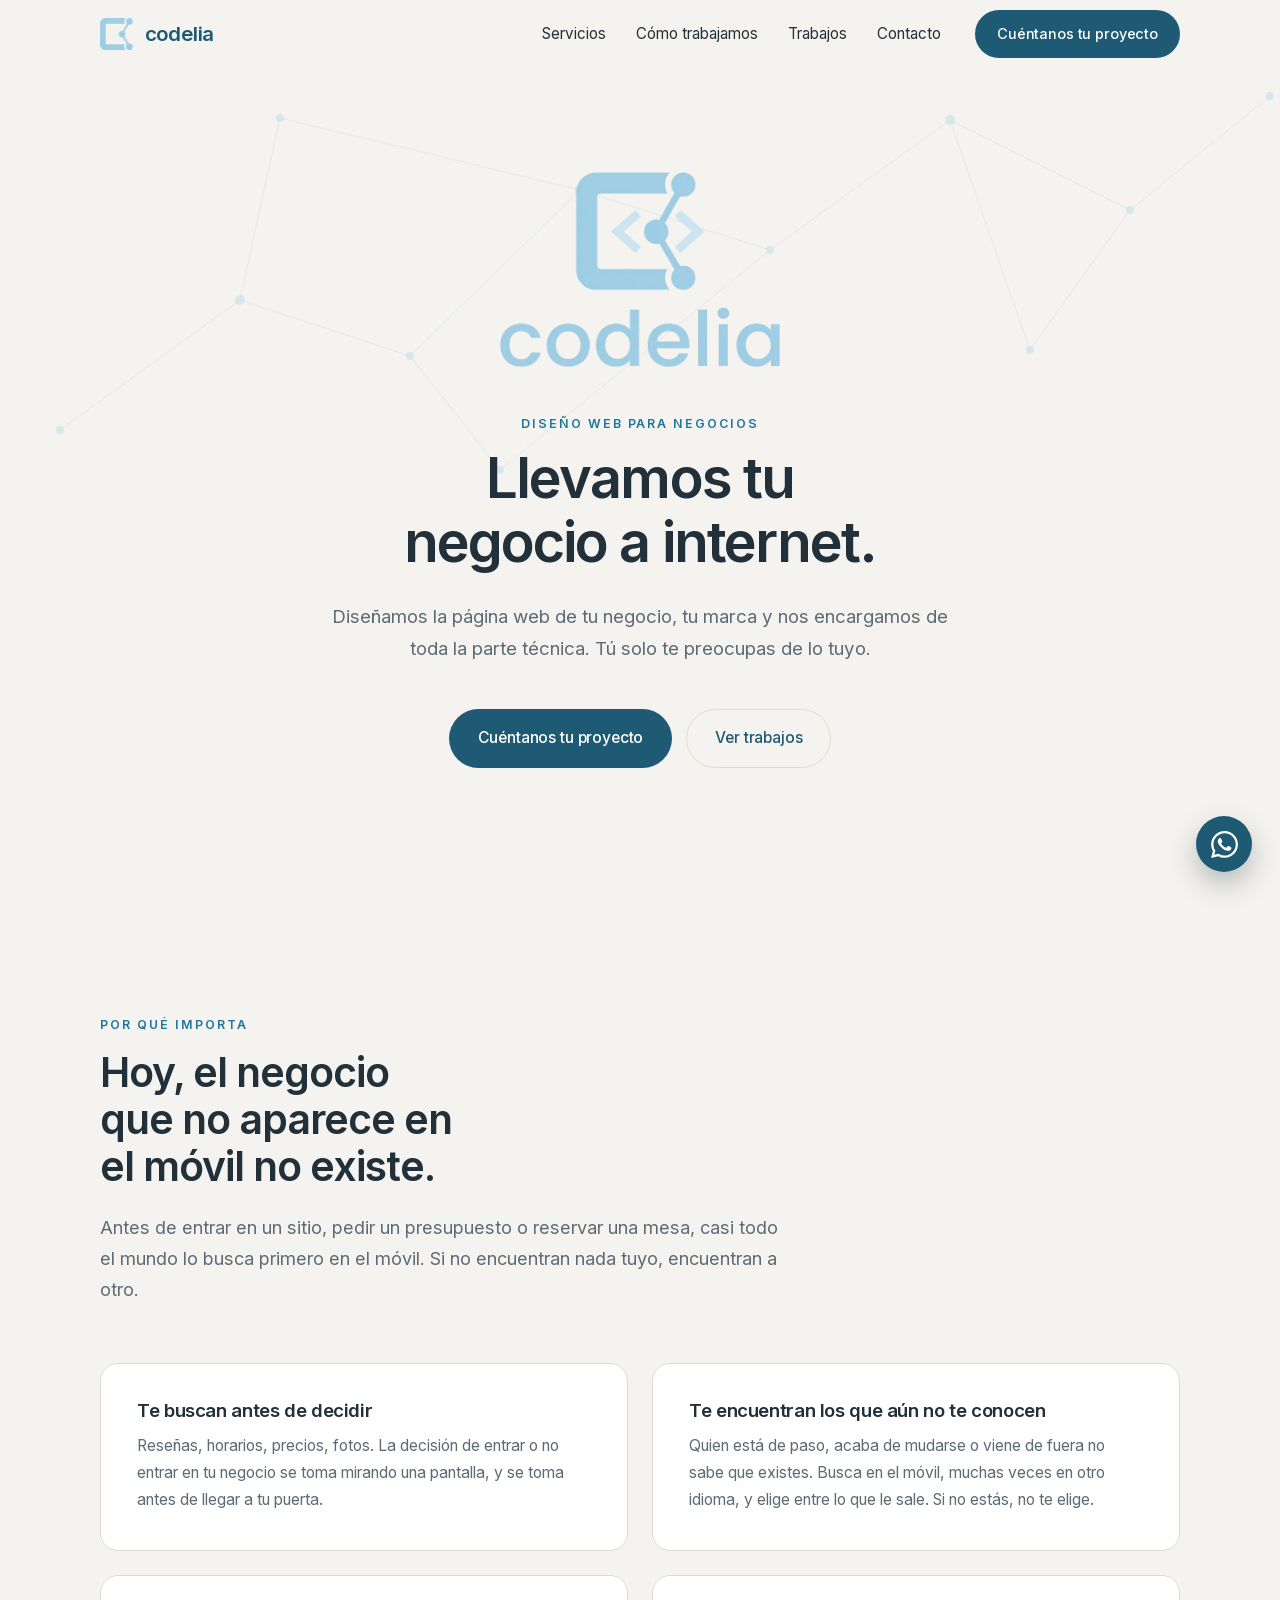
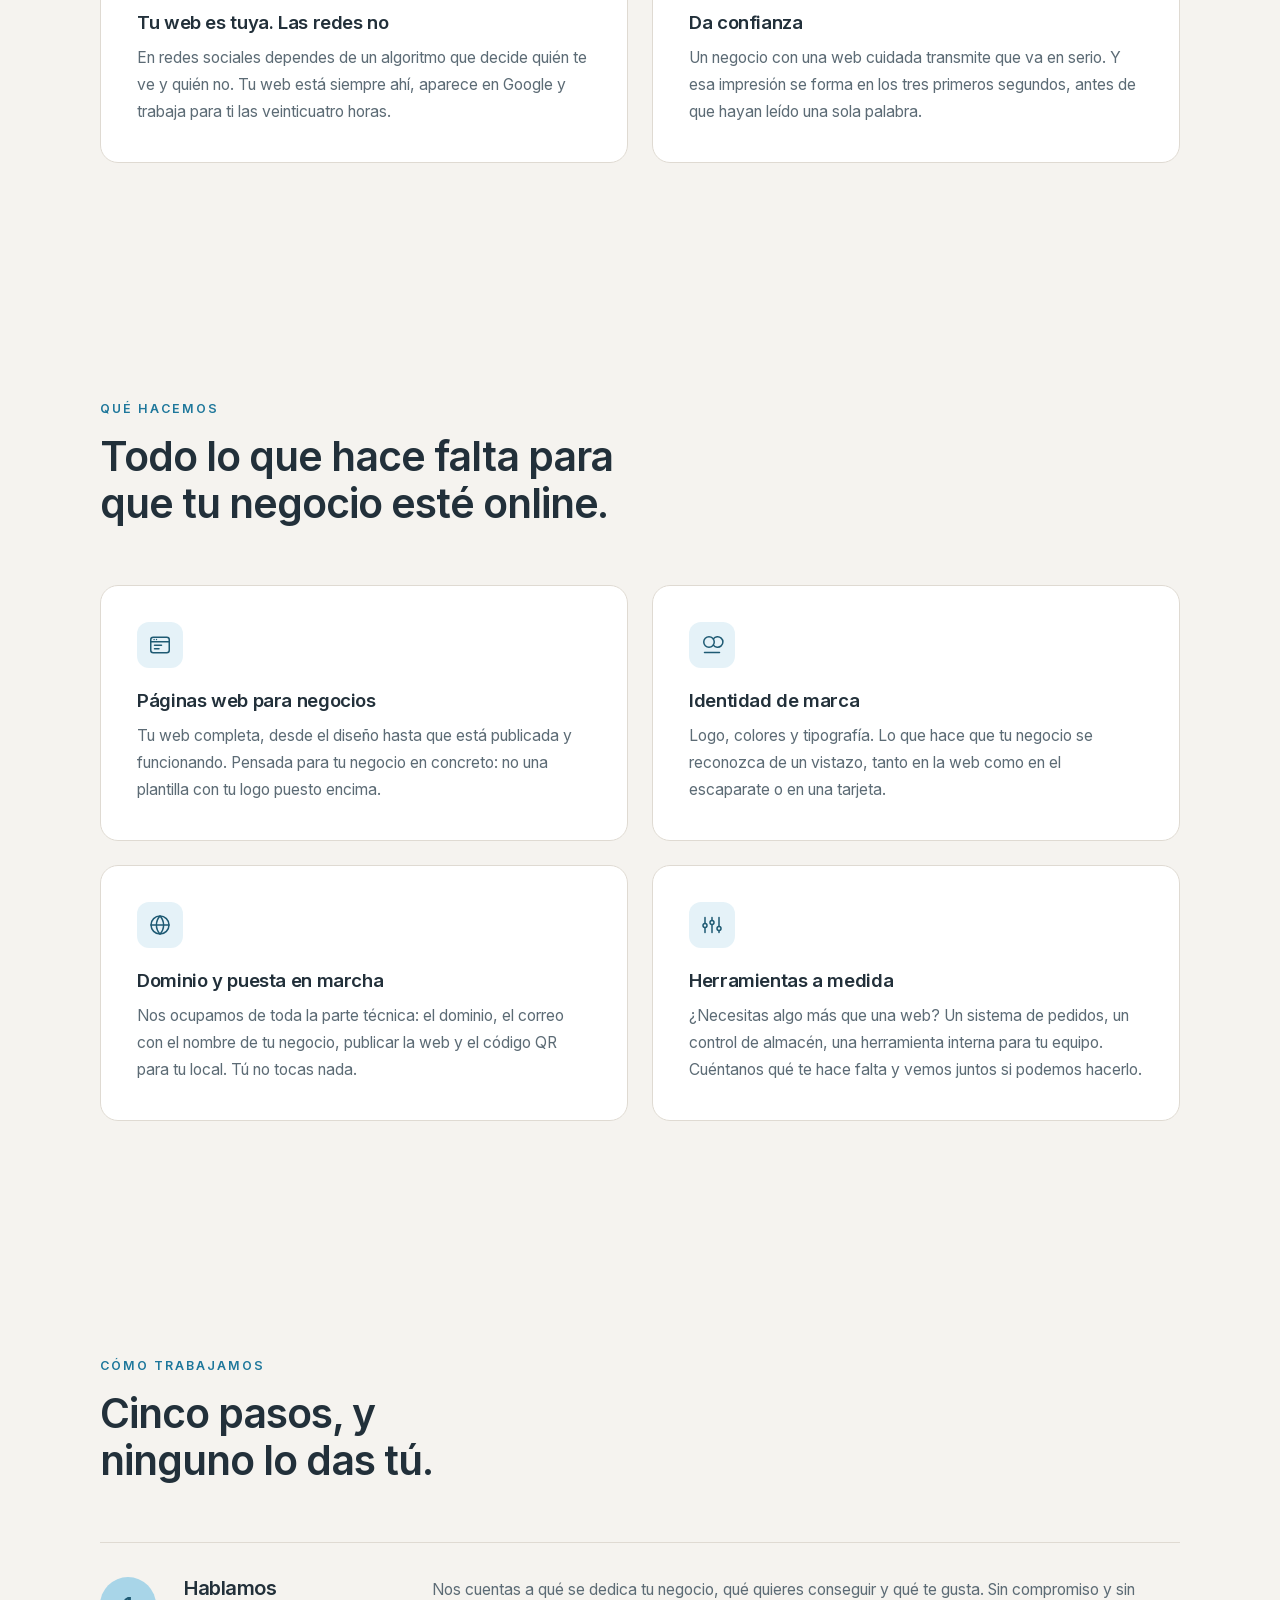
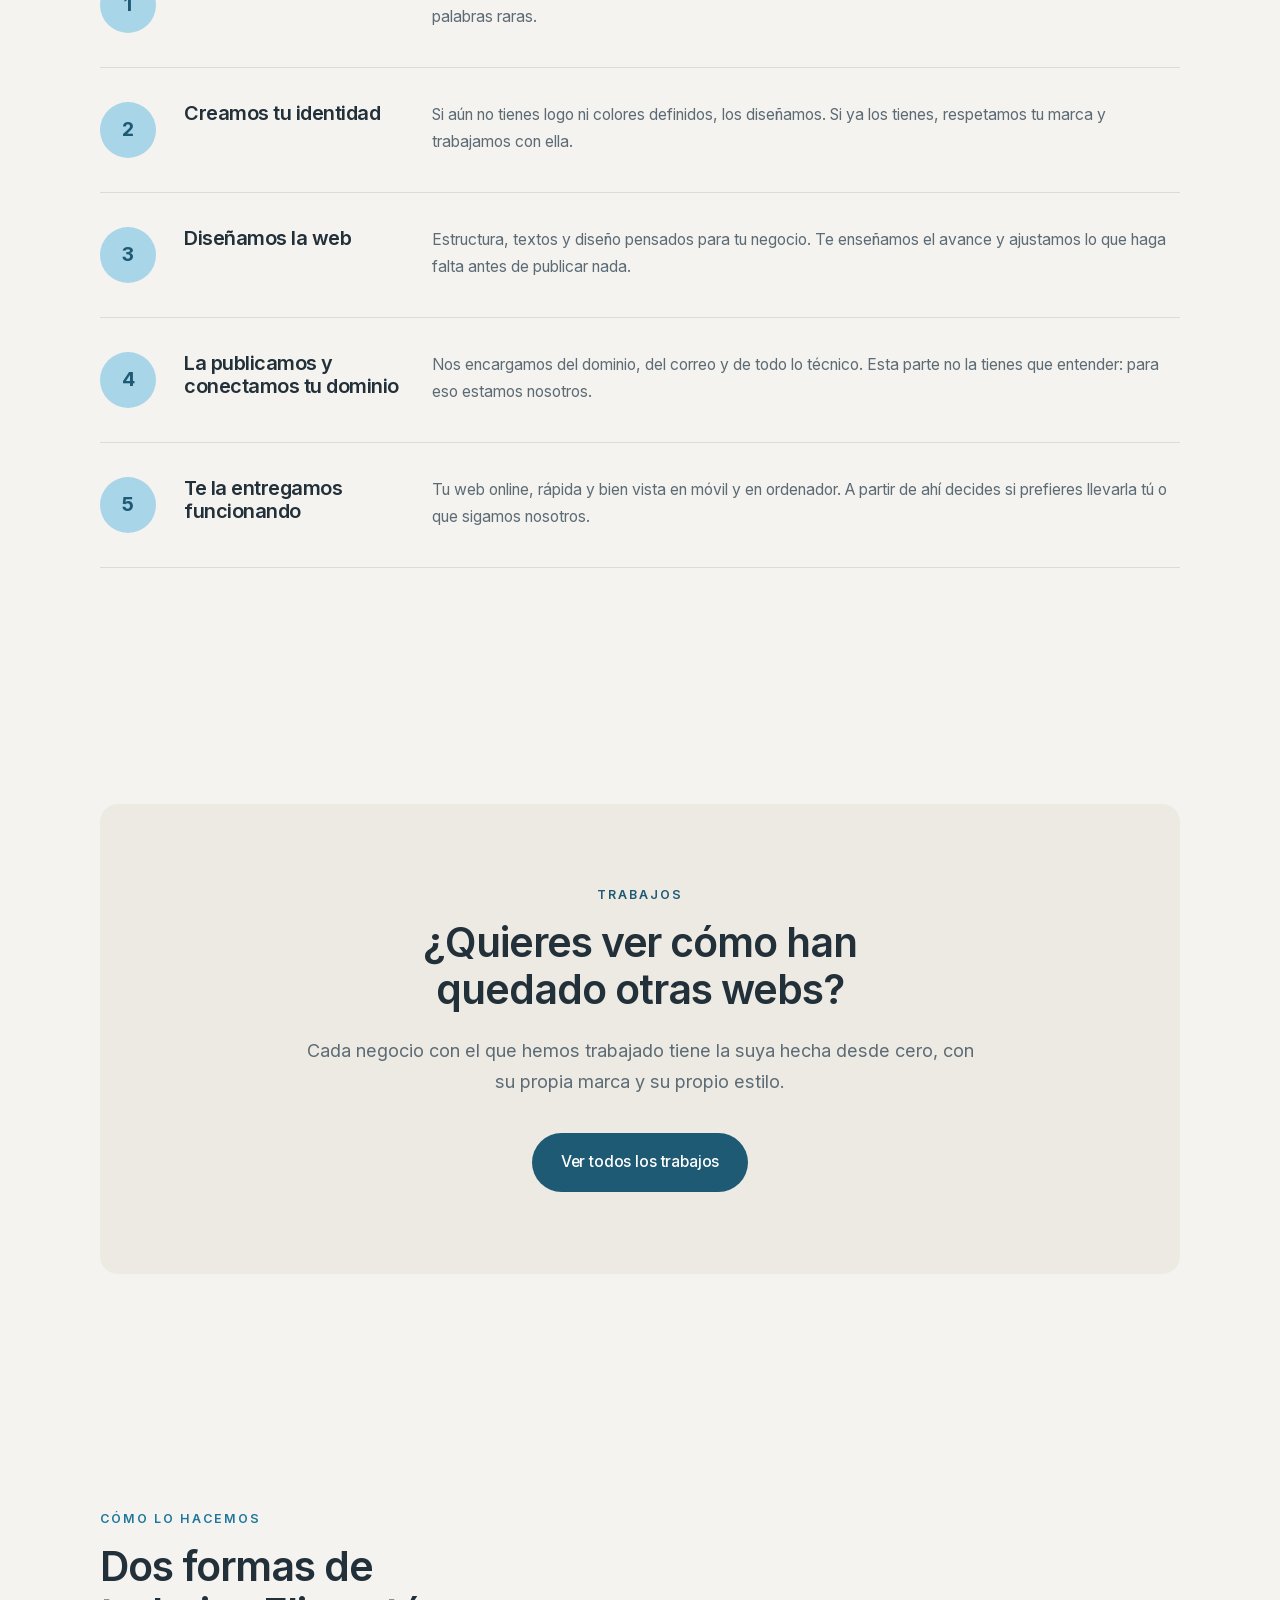
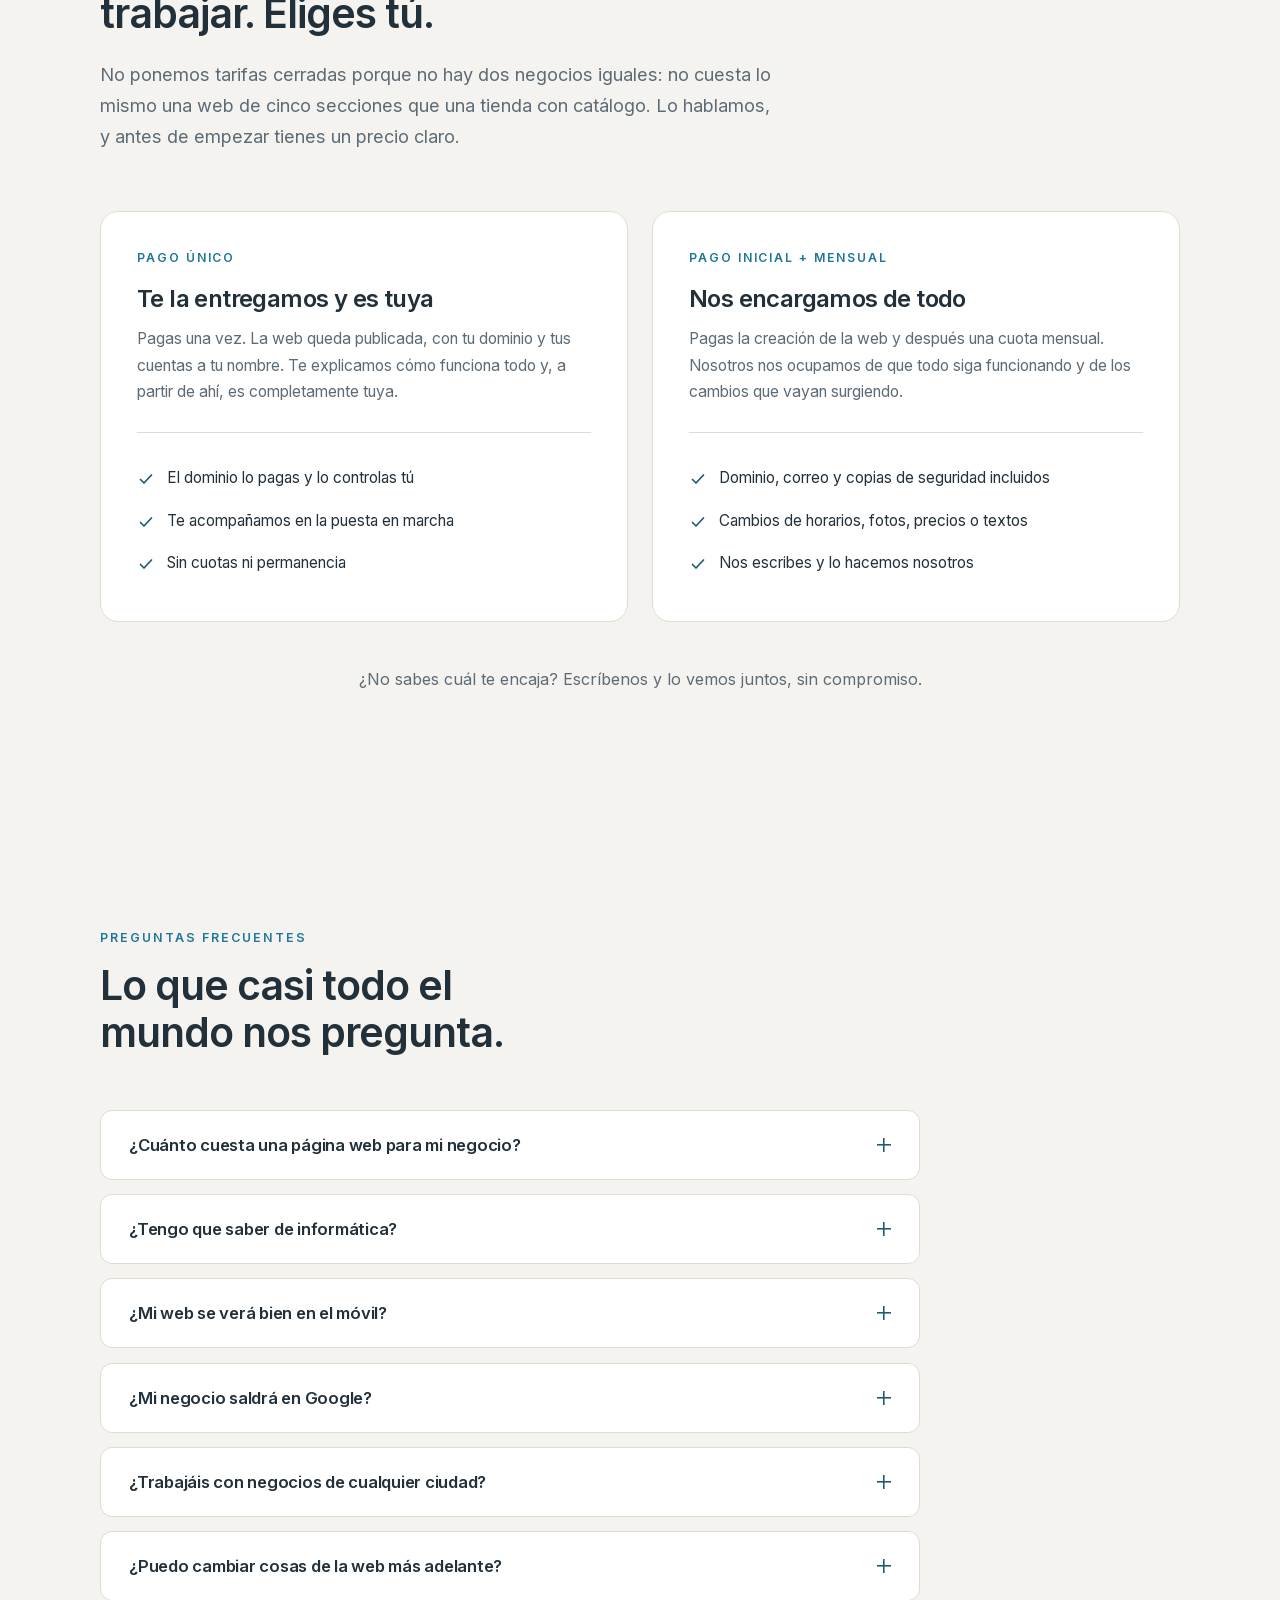
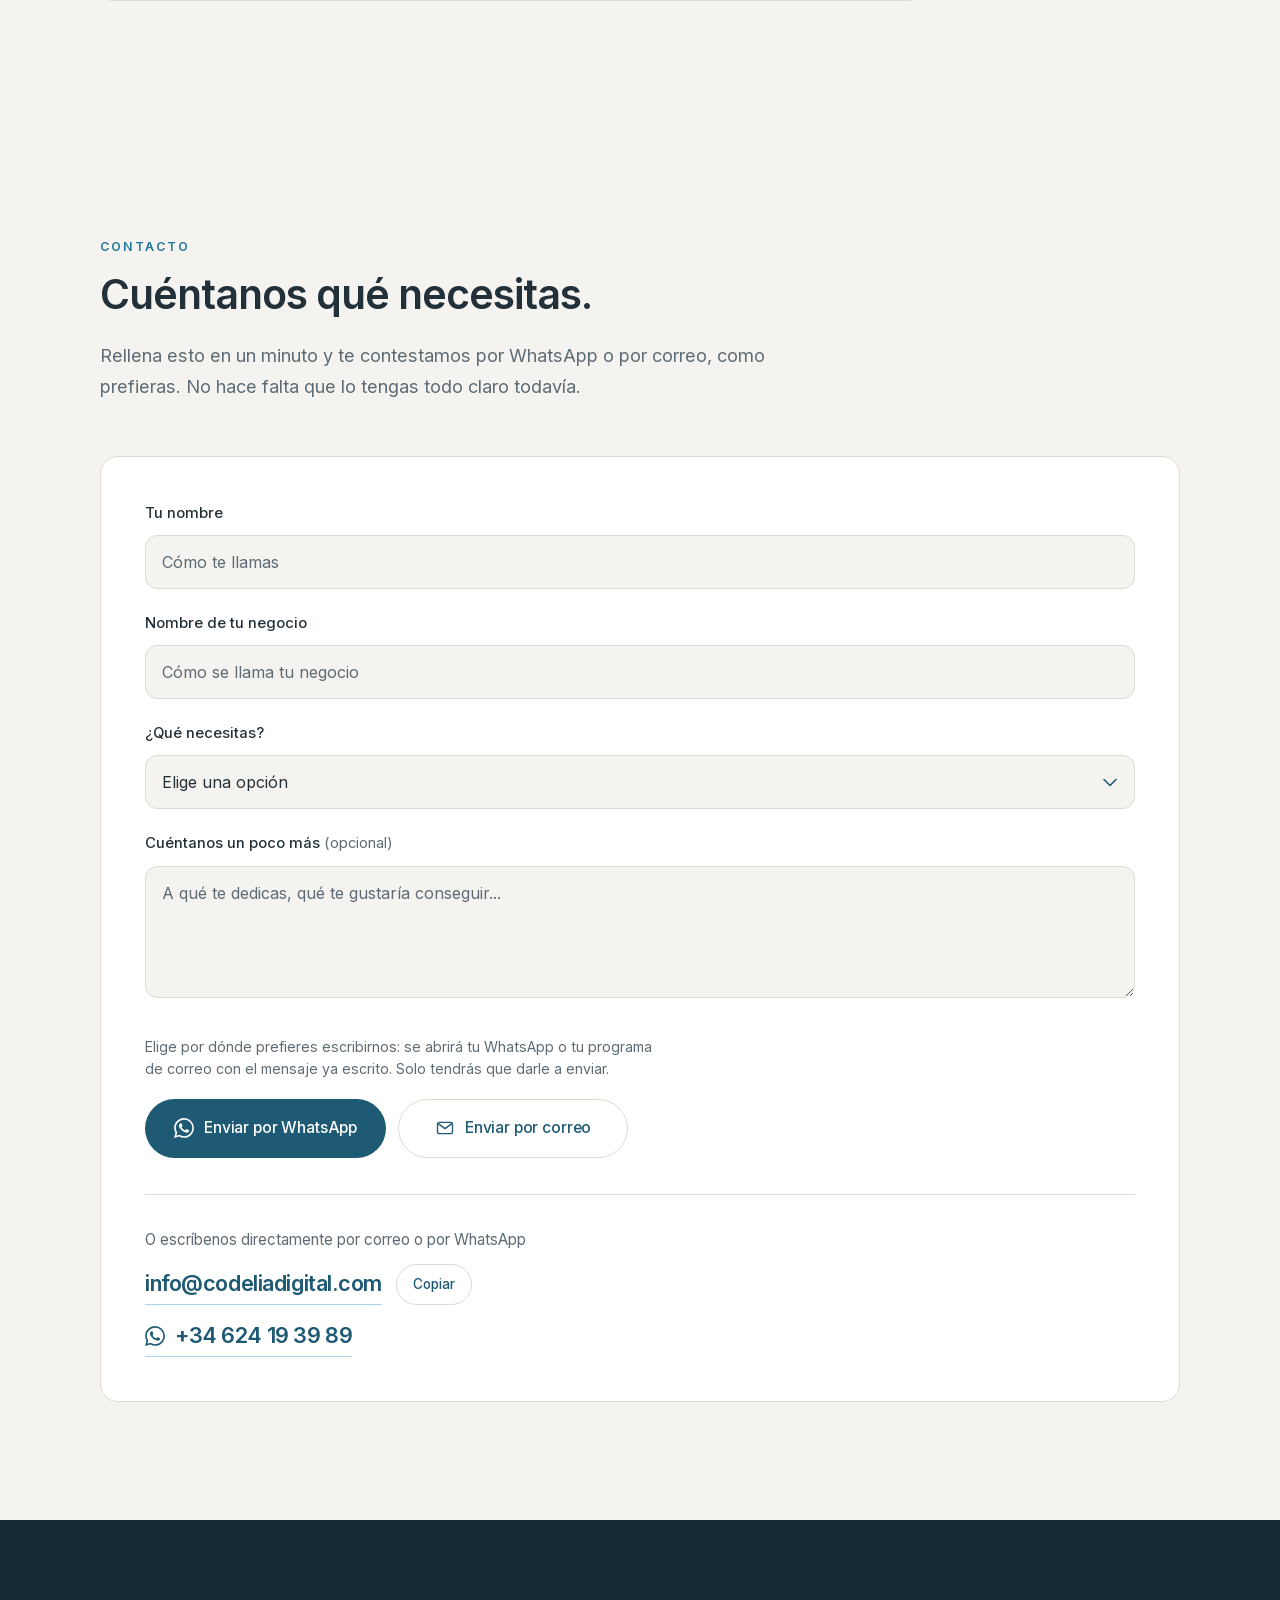
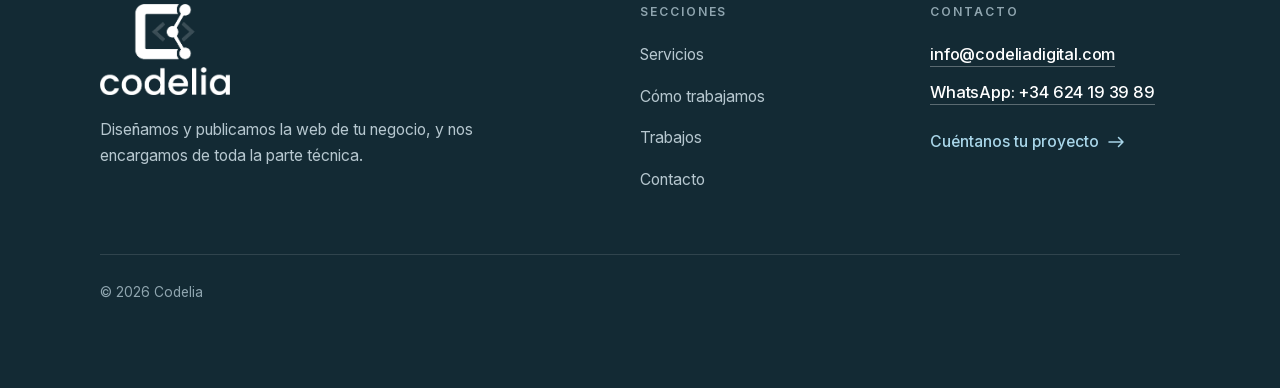
==== index.html @ e19e6e3c "Direccion principal sin www: canonical, OG, datos estructurados, robots y sitemap" ====
<!DOCTYPE html>
<html lang="es">
<head>
<meta charset="utf-8">
<meta name="viewport" content="width=device-width, initial-scale=1">

<title>Diseño de páginas web para negocios y pymes | Codelia</title>
<meta name="description" content="Diseñamos la página web de tu negocio, tu logo y tu marca, y nos encargamos de todo lo técnico: dominio, correo y publicación. Para negocios de toda España.">
<link rel="canonical" href="https://codeliadigital.com/">
<meta name="robots" content="index, follow, max-image-preview:large">
<meta name="theme-color" content="#F5F3EF">

<link rel="icon" type="image/png" href="favicon.png">
<link rel="apple-touch-icon" href="favicon.png">
<link rel="sitemap" type="application/xml" href="/sitemap.xml">

<meta property="og:type" content="website">
<meta property="og:site_name" content="Codelia">
<meta property="og:locale" content="es_ES">
<meta property="og:url" content="https://codeliadigital.com/">
<meta property="og:title" content="Diseño de páginas web para negocios y pymes | Codelia">
<meta property="og:description" content="Diseñamos la página web de tu negocio, tu logo y tu marca, y nos encargamos de todo lo técnico: dominio, correo y publicación. Para negocios de toda España.">
<meta property="og:image" content="https://codeliadigital.com/img/og-codelia.png">
<meta property="og:image:width" content="1200">
<meta property="og:image:height" content="630">
<meta property="og:image:type" content="image/png">
<meta property="og:image:alt" content="Logo de Codelia">
<meta name="twitter:card" content="summary_large_image">
<meta name="twitter:title" content="Diseño de páginas web para negocios y pymes | Codelia">
<meta name="twitter:description" content="Creamos la web de tu negocio y nos encargamos de todo lo técnico: diseño, marca, dominio y publicación.">
<meta name="twitter:image" content="https://codeliadigital.com/img/og-codelia.png">

<link rel="preload" href="fonts/inter-variable-latin.woff2" as="font" type="font/woff2" crossorigin>
<link rel="stylesheet" href="styles.css">
<script>document.documentElement.classList.add('con-js');</script>
</head>

<body>
<a class="salta-al-contenido" href="#contenido">Saltar al contenido</a>

<!-- ===================== Cabecera ===================== -->
<header class="cabecera" id="cabecera">
  <div class="contenedor cabecera__interior">

    <a class="marca" href="index.html">
      <img src="img/codelia-icono.webp" width="35" height="32" alt="" loading="eager" decoding="async">
      <span>codelia</span>
    </a>

    <button class="hamburguesa" id="hamburguesa" type="button"
            aria-label="Abrir el menú" aria-expanded="false" aria-controls="navegacion">
      <span class="hamburguesa__barras"></span>
    </button>

    <nav class="navegacion" id="navegacion" aria-label="Menú principal">
      <ul class="navegacion__lista">
        <li><a class="navegacion__enlace" href="#servicios">Servicios</a></li>
        <li><a class="navegacion__enlace" href="#como-trabajamos">Cómo trabajamos</a></li>
        <li><a class="navegacion__enlace" href="trabajos.html">Trabajos</a></li>
        <li><a class="navegacion__enlace" href="#contacto">Contacto</a></li>
      </ul>
      <a class="boton boton--principal" href="#contacto">Cuéntanos tu proyecto</a>
    </nav>

  </div>
</header>

<main id="contenido">

  <!-- ===================== 1. Portada ===================== -->
  <section class="portada">

    <svg class="portada__adorno" viewBox="0 0 1400 520" fill="none" aria-hidden="true" focusable="false">
      <g stroke="#A8D5E8" stroke-width="1" opacity=".55">
        <path d="M120 430 L300 300 L470 356 L640 190 L830 250 L1010 120 L1190 210 L1330 96"/>
        <path d="M300 300 L340 118 L640 190"/>
        <path d="M470 356 L560 470 L830 250"/>
        <path d="M1010 120 L1090 350 L1190 210"/>
      </g>
      <g fill="#A8D5E8" opacity=".75">
        <circle cx="120" cy="430" r="4"/><circle cx="300" cy="300" r="5"/>
        <circle cx="340" cy="118" r="4"/><circle cx="470" cy="356" r="4"/>
        <circle cx="560" cy="470" r="4"/><circle cx="640" cy="190" r="5"/>
        <circle cx="830" cy="250" r="4"/><circle cx="1010" cy="120" r="5"/>
        <circle cx="1090" cy="350" r="4"/><circle cx="1190" cy="210" r="4"/>
        <circle cx="1330" cy="96" r="4"/>
      </g>
    </svg>

    <div class="contenedor portada__interior">
      <img class="portada__logo" src="img/codelia-logo.webp" width="614" height="427"
           alt="Codelia" loading="eager" decoding="async" fetchpriority="high">

      <p class="antetitulo portada__antetitulo">Diseño web para negocios</p>
      <h1 class="portada__titular">Llevamos tu negocio a internet.</h1>

      <p class="portada__apoyo">
        Diseñamos la página web de tu negocio, tu marca y nos encargamos de toda la parte técnica.
        Tú solo te preocupas de lo tuyo.
      </p>

      <div class="portada__botones">
        <a class="boton boton--principal" href="#contacto">Cuéntanos tu proyecto</a>
        <a class="boton boton--secundario" href="trabajos.html">Ver trabajos</a>
      </div>
    </div>

  </section>

  <!-- ===================== 2. Por qué importa ===================== -->
  <section class="seccion" id="por-que">
    <div class="contenedor">

      <div class="aparece">
        <span class="antetitulo">Por qué importa</span>
        <h2 class="titular-seccion">Hoy, el negocio que no aparece en el móvil no existe.</h2>
        <p class="entradilla">
          Antes de entrar en un sitio, pedir un presupuesto o reservar una mesa, casi todo el mundo
          lo busca primero en el móvil. Si no encuentran nada tuyo, encuentran a otro.
        </p>
      </div>

      <div class="rejilla-2">

        <article class="tarjeta aparece">
          <h3 class="tarjeta__titulo">Te buscan antes de decidir</h3>
          <p class="tarjeta__texto">
            Reseñas, horarios, precios, fotos. La decisión de entrar o no entrar en tu negocio
            se toma mirando una pantalla, y se toma antes de llegar a tu puerta.
          </p>
        </article>

        <article class="tarjeta aparece">
          <h3 class="tarjeta__titulo">Te encuentran los que aún no te conocen</h3>
          <p class="tarjeta__texto">
            Quien está de paso, acaba de mudarse o viene de fuera no sabe que existes.
            Busca en el móvil, muchas veces en otro idioma, y elige entre lo que le sale.
            Si no estás, no te elige.
          </p>
        </article>

        <article class="tarjeta aparece">
          <h3 class="tarjeta__titulo">Tu web es tuya. Las redes no</h3>
          <p class="tarjeta__texto">
            En redes sociales dependes de un algoritmo que decide quién te ve y quién no.
            Tu web está siempre ahí, aparece en Google y trabaja para ti las veinticuatro horas.
          </p>
        </article>

        <article class="tarjeta aparece">
          <h3 class="tarjeta__titulo">Da confianza</h3>
          <p class="tarjeta__texto">
            Un negocio con una web cuidada transmite que va en serio. Y esa impresión se forma
            en los tres primeros segundos, antes de que hayan leído una sola palabra.
          </p>
        </article>

      </div>
    </div>
  </section>

  <!-- ===================== 3. Qué hacemos ===================== -->
  <section class="seccion" id="servicios">
    <div class="contenedor">

      <div class="aparece">
        <span class="antetitulo">Qué hacemos</span>
        <h2 class="titular-seccion">Todo lo que hace falta para que tu negocio esté online.</h2>
      </div>

      <div class="rejilla-2">

        <article class="tarjeta aparece">
          <span class="tarjeta__icono">
            <svg viewBox="0 0 24 24" fill="none" stroke="currentColor" stroke-width="1.5"
                 stroke-linecap="round" stroke-linejoin="round" aria-hidden="true" focusable="false">
              <rect x="2.75" y="4.25" width="18.5" height="15.5" rx="2.5"/>
              <path d="M2.75 8.75h18.5"/>
              <circle cx="6.1" cy="6.5" r=".7" fill="currentColor" stroke="none"/>
              <circle cx="8.5" cy="6.5" r=".7" fill="currentColor" stroke="none"/>
              <path d="M6.5 12.25h7M6.5 15.75h4.5"/>
            </svg>
          </span>
          <h3 class="tarjeta__titulo">Páginas web para negocios</h3>
          <p class="tarjeta__texto">
            Tu web completa, desde el diseño hasta que está publicada y funcionando.
            Pensada para tu negocio en concreto: no una plantilla con tu logo puesto encima.
          </p>
        </article>

        <article class="tarjeta aparece">
          <span class="tarjeta__icono">
            <svg viewBox="0 0 24 24" fill="none" stroke="currentColor" stroke-width="1.5"
                 stroke-linecap="round" stroke-linejoin="round" aria-hidden="true" focusable="false">
              <circle cx="9" cy="9" r="5.25"/>
              <path d="M13.4 12.1a5.25 5.25 0 1 0 0-6.2"/>
              <path d="M4.5 19.5h15"/>
            </svg>
          </span>
          <h3 class="tarjeta__titulo">Identidad de marca</h3>
          <p class="tarjeta__texto">
            Logo, colores y tipografía. Lo que hace que tu negocio se reconozca de un vistazo,
            tanto en la web como en el escaparate o en una tarjeta.
          </p>
        </article>

        <article class="tarjeta aparece">
          <span class="tarjeta__icono">
            <svg viewBox="0 0 24 24" fill="none" stroke="currentColor" stroke-width="1.5"
                 stroke-linecap="round" stroke-linejoin="round" aria-hidden="true" focusable="false">
              <circle cx="12" cy="12" r="9"/>
              <path d="M3 12h18"/>
              <path d="M12 3c2.4 2.6 3.6 5.6 3.6 9s-1.2 6.4-3.6 9c-2.4-2.6-3.6-5.6-3.6-9S9.6 5.6 12 3Z"/>
            </svg>
          </span>
          <h3 class="tarjeta__titulo">Dominio y puesta en marcha</h3>
          <p class="tarjeta__texto">
            Nos ocupamos de toda la parte técnica: el dominio, el correo con el nombre de tu negocio,
            publicar la web y el código QR para tu local. Tú no tocas nada.
          </p>
        </article>

        <article class="tarjeta aparece">
          <span class="tarjeta__icono">
            <svg viewBox="0 0 24 24" fill="none" stroke="currentColor" stroke-width="1.5"
                 stroke-linecap="round" stroke-linejoin="round" aria-hidden="true" focusable="false">
              <path d="M5 4.5v6M5 14.5v5M12 4.5v3M12 11.5v8M19 4.5v9M19 17.5v2"/>
              <circle cx="5" cy="12.5" r="2"/>
              <circle cx="12" cy="9.5" r="2"/>
              <circle cx="19" cy="15.5" r="2"/>
            </svg>
          </span>
          <h3 class="tarjeta__titulo">Herramientas a medida</h3>
          <p class="tarjeta__texto">
            ¿Necesitas algo más que una web? Un sistema de pedidos, un control de almacén,
            una herramienta interna para tu equipo. Cuéntanos qué te hace falta y vemos juntos
            si podemos hacerlo.
          </p>
        </article>

      </div>
    </div>
  </section>

  <!-- ===================== 4. Cómo trabajamos ===================== -->
  <section class="seccion" id="como-trabajamos">
    <div class="contenedor">

      <div class="aparece">
        <span class="antetitulo">Cómo trabajamos</span>
        <h2 class="titular-seccion">Cinco pasos, y ninguno lo das tú.</h2>
      </div>

      <ol class="pasos">

        <li class="paso aparece">
          <span class="paso__numero" aria-hidden="true">1</span>
          <h3 class="paso__titulo">Hablamos</h3>
          <p class="paso__texto">
            Nos cuentas a qué se dedica tu negocio, qué quieres conseguir y qué te gusta.
            Sin compromiso y sin palabras raras.
          </p>
        </li>

        <li class="paso aparece">
          <span class="paso__numero" aria-hidden="true">2</span>
          <h3 class="paso__titulo">Creamos tu identidad</h3>
          <p class="paso__texto">
            Si aún no tienes logo ni colores definidos, los diseñamos.
            Si ya los tienes, respetamos tu marca y trabajamos con ella.
          </p>
        </li>

        <li class="paso aparece">
          <span class="paso__numero" aria-hidden="true">3</span>
          <h3 class="paso__titulo">Diseñamos la web</h3>
          <p class="paso__texto">
            Estructura, textos y diseño pensados para tu negocio. Te enseñamos el avance
            y ajustamos lo que haga falta antes de publicar nada.
          </p>
        </li>

        <li class="paso aparece">
          <span class="paso__numero" aria-hidden="true">4</span>
          <h3 class="paso__titulo">La publicamos y conectamos tu dominio</h3>
          <p class="paso__texto">
            Nos encargamos del dominio, del correo y de todo lo técnico.
            Esta parte no la tienes que entender: para eso estamos nosotros.
          </p>
        </li>

        <li class="paso aparece">
          <span class="paso__numero" aria-hidden="true">5</span>
          <h3 class="paso__titulo">Te la entregamos funcionando</h3>
          <p class="paso__texto">
            Tu web online, rápida y bien vista en móvil y en ordenador. A partir de ahí
            decides si prefieres llevarla tú o que sigamos nosotros.
          </p>
        </li>

      </ol>
    </div>
  </section>

  <!-- ===================== 5. Trabajos (solo la llamada) ===================== -->
  <section class="seccion" id="trabajos">
    <div class="contenedor">

      <div class="franja centrado aparece">
        <span class="antetitulo">Trabajos</span>
        <h2 class="titular-seccion">¿Quieres ver cómo han quedado otras webs?</h2>
        <p class="entradilla">
          Cada negocio con el que hemos trabajado tiene la suya hecha desde cero,
          con su propia marca y su propio estilo.
        </p>
        <a class="boton boton--principal franja__boton" href="trabajos.html">Ver todos los trabajos</a>
      </div>

    </div>
  </section>

  <!-- ===================== 6. Dos formas de trabajar ===================== -->
  <section class="seccion" id="formas">
    <div class="contenedor">

      <div class="aparece">
        <span class="antetitulo">Cómo lo hacemos</span>
        <h2 class="titular-seccion">Dos formas de trabajar. Eliges tú.</h2>
        <p class="entradilla">
          No ponemos tarifas cerradas porque no hay dos negocios iguales: no cuesta lo mismo
          una web de cinco secciones que una tienda con catálogo. Lo hablamos, y antes de
          empezar tienes un precio claro.
        </p>
      </div>

      <div class="rejilla-2">

        <article class="tarjeta modalidad aparece">
          <span class="modalidad__etiqueta">Pago único</span>
          <h3 class="modalidad__titulo">Te la entregamos y es tuya</h3>
          <p class="modalidad__texto">
            Pagas una vez. La web queda publicada, con tu dominio y tus cuentas a tu nombre.
            Te explicamos cómo funciona todo y, a partir de ahí, es completamente tuya.
          </p>
          <ul class="lista-marcas">
            <li>
              <svg viewBox="0 0 18 18" fill="none" stroke="currentColor" stroke-width="1.7"
                   stroke-linecap="round" stroke-linejoin="round" aria-hidden="true" focusable="false">
                <path d="M3.5 9.5 7 13l7.5-8"/>
              </svg>
              <span>El dominio lo pagas y lo controlas tú</span>
            </li>
            <li>
              <svg viewBox="0 0 18 18" fill="none" stroke="currentColor" stroke-width="1.7"
                   stroke-linecap="round" stroke-linejoin="round" aria-hidden="true" focusable="false">
                <path d="M3.5 9.5 7 13l7.5-8"/>
              </svg>
              <span>Te acompañamos en la puesta en marcha</span>
            </li>
            <li>
              <svg viewBox="0 0 18 18" fill="none" stroke="currentColor" stroke-width="1.7"
                   stroke-linecap="round" stroke-linejoin="round" aria-hidden="true" focusable="false">
                <path d="M3.5 9.5 7 13l7.5-8"/>
              </svg>
              <span>Sin cuotas ni permanencia</span>
            </li>
          </ul>
        </article>

        <article class="tarjeta modalidad aparece">
          <span class="modalidad__etiqueta">Pago inicial + mensual</span>
          <h3 class="modalidad__titulo">Nos encargamos de todo</h3>
          <p class="modalidad__texto">
            Pagas la creación de la web y después una cuota mensual. Nosotros nos ocupamos
            de que todo siga funcionando y de los cambios que vayan surgiendo.
          </p>
          <ul class="lista-marcas">
            <li>
              <svg viewBox="0 0 18 18" fill="none" stroke="currentColor" stroke-width="1.7"
                   stroke-linecap="round" stroke-linejoin="round" aria-hidden="true" focusable="false">
                <path d="M3.5 9.5 7 13l7.5-8"/>
              </svg>
              <span>Dominio, correo y copias de seguridad incluidos</span>
            </li>
            <li>
              <svg viewBox="0 0 18 18" fill="none" stroke="currentColor" stroke-width="1.7"
                   stroke-linecap="round" stroke-linejoin="round" aria-hidden="true" focusable="false">
                <path d="M3.5 9.5 7 13l7.5-8"/>
              </svg>
              <span>Cambios de horarios, fotos, precios o textos</span>
            </li>
            <li>
              <svg viewBox="0 0 18 18" fill="none" stroke="currentColor" stroke-width="1.7"
                   stroke-linecap="round" stroke-linejoin="round" aria-hidden="true" focusable="false">
                <path d="M3.5 9.5 7 13l7.5-8"/>
              </svg>
              <span>Nos escribes y lo hacemos nosotros</span>
            </li>
          </ul>
        </article>

      </div>

      <p class="nota-centrada aparece">
        ¿No sabes cuál te encaja? Escríbenos y lo vemos juntos, sin compromiso.
      </p>

    </div>
  </section>

  <!-- ===================== 7. Preguntas frecuentes ===================== -->
  <section class="seccion" id="preguntas">
    <div class="contenedor">

      <div class="aparece">
        <span class="antetitulo">Preguntas frecuentes</span>
        <h2 class="titular-seccion">Lo que casi todo el mundo nos pregunta.</h2>
      </div>

      <div class="preguntas">

        <details class="pregunta aparece">
          <summary class="pregunta__titulo">¿Cuánto cuesta una página web para mi negocio?</summary>
          <p class="pregunta__texto">
            Depende de lo que necesites: no cuesta lo mismo una web de presentación que una tienda
            con catálogo. Nos cuentas tu idea y, antes de empezar, te damos un precio claro y cerrado.
            Sin sorpresas a mitad de camino.
          </p>
        </details>

        <details class="pregunta aparece">
          <summary class="pregunta__titulo">¿Tengo que saber de informática?</summary>
          <p class="pregunta__texto">
            No. El dominio, el correo, la publicación y todo lo técnico corre de nuestra cuenta.
            Tú nos hablas de tu negocio y nosotros nos encargamos del resto, explicándotelo
            todo con palabras normales.
          </p>
        </details>

        <details class="pregunta aparece">
          <summary class="pregunta__titulo">¿Mi web se verá bien en el móvil?</summary>
          <p class="pregunta__texto">
            Sí. La mayoría de la gente te va a buscar desde el móvil, así que diseñamos cada web
            pensando primero en la pantalla pequeña y después en el ordenador.
          </p>
        </details>

        <details class="pregunta aparece">
          <summary class="pregunta__titulo">¿Mi negocio saldrá en Google?</summary>
          <p class="pregunta__texto">
            Preparamos tu web para que Google la entienda bien: títulos, descripciones, velocidad
            y una estructura clara. Salir el primero depende de muchas cosas, pero una web rápida
            y bien hecha es el punto de partida.
          </p>
        </details>

        <details class="pregunta aparece">
          <summary class="pregunta__titulo">¿Trabajáis con negocios de cualquier ciudad?</summary>
          <p class="pregunta__texto">
            Sí, con negocios de toda España. Todo el proceso se puede hacer a distancia:
            hablamos, te enseñamos los avances y te entregamos la web funcionando.
          </p>
        </details>

        <details class="pregunta aparece">
          <summary class="pregunta__titulo">¿Puedo cambiar cosas de la web más adelante?</summary>
          <p class="pregunta__texto">
            Claro. Si eliges el pago único, la web es tuya y puedes llevarla como quieras.
            Si eliges la cuota mensual, nos escribes y hacemos nosotros los cambios de horarios,
            fotos, precios o textos.
          </p>
        </details>

      </div>
    </div>
  </section>

  <!-- ===================== 8. Contacto ===================== -->
  <section class="seccion" id="contacto">
    <div class="contenedor">

      <div class="aparece">
        <span class="antetitulo">Contacto</span>
        <h2 class="titular-seccion">Cuéntanos qué necesitas.</h2>
        <p class="entradilla">
          Rellena esto en un minuto y te contestamos por WhatsApp o por correo, como prefieras.
          No hace falta que lo tengas todo claro todavía.
        </p>
      </div>

      <div class="contacto__caja aparece">

        <form id="formulario-contacto">

          <div class="campo">
            <label for="nombre">Tu nombre</label>
            <input type="text" id="nombre" name="nombre" required autocomplete="name"
                   placeholder="Cómo te llamas">
          </div>

          <div class="campo">
            <label for="negocio">Nombre de tu negocio</label>
            <input type="text" id="negocio" name="negocio" required autocomplete="organization"
                   placeholder="Cómo se llama tu negocio">
          </div>

          <div class="campo">
            <label for="servicio">¿Qué necesitas?</label>
            <select id="servicio" name="servicio" required>
              <option value="" disabled selected>Elige una opción</option>
              <option>Una página web</option>
              <option>Logo e identidad de marca</option>
              <option>Una herramienta a medida</option>
              <option>Aún no lo tengo claro</option>
            </select>
          </div>

          <div class="campo">
            <label for="extra">Cuéntanos un poco más <span class="campo__opcional">(opcional)</span></label>
            <textarea id="extra" name="extra" maxlength="600"
                      placeholder="A qué te dedicas, qué te gustaría conseguir..."></textarea>
          </div>

          <div class="contacto__envio">
            <p class="aviso-correo">
              Elige por dónde prefieres escribirnos: se abrirá tu WhatsApp o tu programa de correo
              con el mensaje ya escrito. Solo tendrás que darle a enviar.
            </p>
            <div class="contacto__botones">
              <button class="boton boton--principal" type="submit" data-canal="whatsapp">
                <svg viewBox="0 0 24 24" fill="currentColor" aria-hidden="true" focusable="false"><path d="M17.472 14.382c-.297-.149-1.758-.867-2.03-.967-.273-.099-.471-.148-.67.15-.197.297-.767.966-.94 1.164-.173.199-.347.223-.644.075-.297-.15-1.255-.463-2.39-1.475-.883-.788-1.48-1.761-1.653-2.059-.173-.297-.018-.458.13-.606.134-.133.298-.347.446-.52.149-.174.198-.298.298-.497.099-.198.05-.371-.025-.52-.075-.149-.669-1.612-.916-2.207-.242-.579-.487-.5-.669-.51-.173-.008-.371-.01-.57-.01-.198 0-.52.074-.792.372-.272.297-1.04 1.016-1.04 2.479 0 1.462 1.065 2.875 1.213 3.074.149.198 2.096 3.2 5.077 4.487.709.306 1.262.489 1.694.625.712.227 1.36.195 1.871.118.571-.085 1.758-.719 2.006-1.413.248-.694.248-1.289.173-1.413-.074-.124-.272-.198-.57-.347m-5.421 7.403h-.004a9.87 9.87 0 0 1-5.031-1.378l-.361-.214-3.741.982.998-3.648-.235-.374a9.86 9.86 0 0 1-1.51-5.26c.001-5.45 4.436-9.884 9.888-9.884 2.64 0 5.122 1.03 6.988 2.898a9.825 9.825 0 0 1 2.893 6.994c-.003 5.45-4.437 9.884-9.885 9.884m8.413-18.297A11.815 11.815 0 0 0 12.050 0C5.495 0 .16 5.335.157 11.892c0 2.096.547 4.142 1.588 5.945L.057 24l6.305-1.654a11.882 11.882 0 0 0 5.683 1.448h.005c6.554 0 11.89-5.335 11.893-11.893a11.821 11.821 0 0 0-3.48-8.413z"/></svg>
                Enviar por WhatsApp
              </button>
              <button class="boton boton--secundario" type="submit" data-canal="correo">
                <svg viewBox="0 0 24 24" fill="none" stroke="currentColor" stroke-width="1.6"
                     stroke-linecap="round" stroke-linejoin="round" aria-hidden="true" focusable="false">
                  <rect x="3" y="5.25" width="18" height="13.5" rx="2.25"/>
                  <path d="m3.75 6.75 8.25 6 8.25-6"/>
                </svg>
                Enviar por correo
              </button>
            </div>
          </div>

        </form>

        <div class="plan-b">
          <p class="plan-b__texto">O escríbenos directamente por correo o por WhatsApp</p>
          <div class="plan-b__fila">
            <a class="plan-b__correo" id="correo-codelia" href="mailto:info@codeliadigital.com">info@codeliadigital.com</a>
            <button class="boton-copiar" id="boton-copiar" type="button"
                    data-correo="info@codeliadigital.com" aria-live="polite">
              <svg viewBox="0 0 18 18" fill="none" stroke="currentColor" stroke-width="2"
                   stroke-linecap="round" stroke-linejoin="round" aria-hidden="true" focusable="false">
                <path d="M3.5 9.5 7 13l7.5-8"/>
              </svg>
              <span id="boton-copiar-texto">Copiar</span>
            </button>
          </div>
          <div class="plan-b__fila">
            <a class="plan-b__correo plan-b__whatsapp" href="https://wa.me/34624193989?text=Hola%2C%20Codelia.%20Os%20escribo%20desde%20vuestra%20web."
               target="_blank" rel="noopener">
              <svg viewBox="0 0 24 24" fill="currentColor" aria-hidden="true" focusable="false"><path d="M17.472 14.382c-.297-.149-1.758-.867-2.03-.967-.273-.099-.471-.148-.67.15-.197.297-.767.966-.94 1.164-.173.199-.347.223-.644.075-.297-.15-1.255-.463-2.39-1.475-.883-.788-1.48-1.761-1.653-2.059-.173-.297-.018-.458.13-.606.134-.133.298-.347.446-.52.149-.174.198-.298.298-.497.099-.198.05-.371-.025-.52-.075-.149-.669-1.612-.916-2.207-.242-.579-.487-.5-.669-.51-.173-.008-.371-.01-.57-.01-.198 0-.52.074-.792.372-.272.297-1.04 1.016-1.04 2.479 0 1.462 1.065 2.875 1.213 3.074.149.198 2.096 3.2 5.077 4.487.709.306 1.262.489 1.694.625.712.227 1.36.195 1.871.118.571-.085 1.758-.719 2.006-1.413.248-.694.248-1.289.173-1.413-.074-.124-.272-.198-.57-.347m-5.421 7.403h-.004a9.87 9.87 0 0 1-5.031-1.378l-.361-.214-3.741.982.998-3.648-.235-.374a9.86 9.86 0 0 1-1.51-5.26c.001-5.45 4.436-9.884 9.888-9.884 2.64 0 5.122 1.03 6.988 2.898a9.825 9.825 0 0 1 2.893 6.994c-.003 5.45-4.437 9.884-9.885 9.884m8.413-18.297A11.815 11.815 0 0 0 12.050 0C5.495 0 .16 5.335.157 11.892c0 2.096.547 4.142 1.588 5.945L.057 24l6.305-1.654a11.882 11.882 0 0 0 5.683 1.448h.005c6.554 0 11.89-5.335 11.893-11.893a11.821 11.821 0 0 0-3.48-8.413z"/></svg>
              +34 624 19 39 89
            </a>
          </div>
        </div>

      </div>
    </div>
  </section>

</main>

<!-- Botón flotante de WhatsApp -->
<a class="flotante" href="https://wa.me/34624193989?text=Hola%2C%20Codelia.%20Os%20escribo%20desde%20vuestra%20web." target="_blank" rel="noopener"
   aria-label="Escríbenos por WhatsApp">
  <svg viewBox="0 0 24 24" fill="currentColor" aria-hidden="true" focusable="false"><path d="M17.472 14.382c-.297-.149-1.758-.867-2.03-.967-.273-.099-.471-.148-.67.15-.197.297-.767.966-.94 1.164-.173.199-.347.223-.644.075-.297-.15-1.255-.463-2.39-1.475-.883-.788-1.48-1.761-1.653-2.059-.173-.297-.018-.458.13-.606.134-.133.298-.347.446-.52.149-.174.198-.298.298-.497.099-.198.05-.371-.025-.52-.075-.149-.669-1.612-.916-2.207-.242-.579-.487-.5-.669-.51-.173-.008-.371-.01-.57-.01-.198 0-.52.074-.792.372-.272.297-1.04 1.016-1.04 2.479 0 1.462 1.065 2.875 1.213 3.074.149.198 2.096 3.2 5.077 4.487.709.306 1.262.489 1.694.625.712.227 1.36.195 1.871.118.571-.085 1.758-.719 2.006-1.413.248-.694.248-1.289.173-1.413-.074-.124-.272-.198-.57-.347m-5.421 7.403h-.004a9.87 9.87 0 0 1-5.031-1.378l-.361-.214-3.741.982.998-3.648-.235-.374a9.86 9.86 0 0 1-1.51-5.26c.001-5.45 4.436-9.884 9.888-9.884 2.64 0 5.122 1.03 6.988 2.898a9.825 9.825 0 0 1 2.893 6.994c-.003 5.45-4.437 9.884-9.885 9.884m8.413-18.297A11.815 11.815 0 0 0 12.050 0C5.495 0 .16 5.335.157 11.892c0 2.096.547 4.142 1.588 5.945L.057 24l6.305-1.654a11.882 11.882 0 0 0 5.683 1.448h.005c6.554 0 11.89-5.335 11.893-11.893a11.821 11.821 0 0 0-3.48-8.413z"/></svg>
</a>

<!-- ===================== 9. Pie de página ===================== -->
<footer class="pie">
  <div class="contenedor">

    <div class="pie__columnas">

      <div class="pie__marca">
        <img class="pie__logo" src="img/codelia-logo-blanco.webp" width="614" height="427"
             alt="Codelia" loading="lazy" decoding="async">
        <p class="pie__lema">
          Diseñamos y publicamos la web de tu negocio, y nos encargamos
          de toda la parte técnica.
        </p>
      </div>

      <nav class="pie__bloque" aria-labelledby="pie-secciones">
        <h2 class="pie__encabezado" id="pie-secciones">Secciones</h2>
        <ul class="pie__lista">
          <li><a href="#servicios">Servicios</a></li>
          <li><a href="#como-trabajamos">Cómo trabajamos</a></li>
          <li><a href="trabajos.html">Trabajos</a></li>
          <li><a href="#contacto">Contacto</a></li>
        </ul>
      </nav>

      <div class="pie__bloque">
        <h2 class="pie__encabezado">Contacto</h2>
        <p class="pie__correo"><a href="mailto:info@codeliadigital.com">info@codeliadigital.com</a></p>
        <p class="pie__correo pie__whatsapp"><a href="https://wa.me/34624193989?text=Hola%2C%20Codelia.%20Os%20escribo%20desde%20vuestra%20web." target="_blank" rel="noopener">WhatsApp: +34 624 19 39 89</a></p>
        <a class="pie__destacado" href="#contacto">
          Cuéntanos tu proyecto
          <svg width="17" height="12" viewBox="0 0 17 12" fill="none" stroke="currentColor"
                 stroke-width="1.5" stroke-linecap="round" stroke-linejoin="round"
                 aria-hidden="true" focusable="false">
              <path d="M1 6h14M10.5 1.5 15 6l-4.5 4.5"/>
            </svg>
        </a>
      </div>

    </div>

    <div class="pie__franja">© 2026 Codelia</div>

  </div>
</footer>

<script type="application/ld+json">
{
  "@context": "https://schema.org",
  "@graph": [
    {
      "@type": "Organization",
      "@id": "https://codeliadigital.com/#organizacion",
      "name": "Codelia",
      "alternateName": "Codelia Digital",
      "description": "Diseño y creación de páginas web para negocios: web, identidad de marca, dominio, correo y herramientas a medida.",
      "url": "https://codeliadigital.com/",
      "email": "info@codeliadigital.com",
      "telephone": "+34624193989",
      "logo": "https://codeliadigital.com/favicon.png",
      "image": "https://codeliadigital.com/img/og-codelia.png",
      "areaServed": { "@type": "Country", "name": "España" },
      "knowsLanguage": "es",
      "contactPoint": {
        "@type": "ContactPoint",
        "contactType": "customer service",
        "email": "info@codeliadigital.com",
        "telephone": "+34624193989",
        "availableLanguage": "es"
      },
      "hasOfferCatalog": {
        "@type": "OfferCatalog",
        "name": "Servicios de Codelia",
        "itemListElement": [
          { "@type": "Offer", "itemOffered": { "@type": "Service", "name": "Diseño de páginas web para negocios" } },
          { "@type": "Offer", "itemOffered": { "@type": "Service", "name": "Logo e identidad de marca" } },
          { "@type": "Offer", "itemOffered": { "@type": "Service", "name": "Dominio, correo y publicación de la web" } },
          { "@type": "Offer", "itemOffered": { "@type": "Service", "name": "Herramientas a medida para negocios" } }
        ]
      }
    },
    {
      "@type": "WebSite",
      "@id": "https://codeliadigital.com/#web",
      "url": "https://codeliadigital.com/",
      "name": "Codelia",
      "inLanguage": "es",
      "publisher": { "@id": "https://codeliadigital.com/#organizacion" }
    }
  ]
}
</script>

<script src="script.js"></script>
</body>
</html>
---- styles.css ----
/* ==========================================================================
   Codelia — hoja de estilos
   Web estática. Sin librerías, sin llamadas a servidores externos.
   ========================================================================== */

/* --- Tipografía autoalojada (Inter variable, subconjunto latino) ---------- */
@font-face {
  font-family: 'Inter';
  src: url('fonts/inter-variable-latin.woff2') format('woff2');
  font-weight: 100 900;
  font-style: normal;
  font-display: swap;
}

/* --- Paleta y medidas ----------------------------------------------------- */
:root {
  --crema:      #F5F3EF;
  --crema-2:    #EDEAE3;
  --blanco:     #FFFFFF;
  --azul:       #A8D5E8;
  --azul-hondo: #1E5A73;
  --azul-medio: #1E779B;
  --tinta:      #22303A;
  --texto-2:    #5C6B75;
  --borde:      #DFDAD2;
  --noche:      #132A34;
  --noche-texto:#B6C7CF;  /* texto y enlaces del pie (mínimo que pide el brief) */
  --noche-apagado:#8FA5AF; /* encabezados pequeños y © del pie */

  --ancho: 1120px;
  --radio: 18px;
  --radio-s: 12px;
  --cabecera: 68px;
  --transicion: 260ms cubic-bezier(.4, 0, .2, 1);
}

/* --- Base ----------------------------------------------------------------- */
*, *::before, *::after { box-sizing: border-box; }

html {
  scroll-behavior: smooth;
  scroll-padding-top: calc(var(--cabecera) + 16px);
  -webkit-text-size-adjust: 100%;
}

body {
  margin: 0;
  background: var(--crema);
  color: var(--tinta);
  font-family: 'Inter', 'Helvetica Neue', Arial, sans-serif;
  font-size: 1rem;
  line-height: 1.7;
  font-weight: 400;
  -webkit-font-smoothing: antialiased;
  -moz-osx-font-smoothing: grayscale;
  overflow-x: hidden;
}

img { max-width: 100%; height: auto; display: block; }

h1, h2, h3, h4 {
  margin: 0;
  color: var(--tinta);
  font-weight: 600;
  line-height: 1.15;
  letter-spacing: -0.025em;
  text-wrap: balance;
}

p { margin: 0; }

a { color: var(--azul-hondo); text-decoration-thickness: 1px; text-underline-offset: 3px; }

:focus-visible {
  outline: 2px solid var(--azul-hondo);
  outline-offset: 3px;
  border-radius: 4px;
}

.contenedor {
  width: 100%;
  max-width: var(--ancho);
  margin-inline: auto;
  padding-inline: 20px;
}

.seccion { padding-block: clamp(76px, 13vw, 118px); }

.salta-al-contenido {
  position: absolute;
  left: -9999px;
  top: 0;
  background: var(--azul-hondo);
  color: #fff;
  padding: 12px 20px;
  border-radius: 0 0 var(--radio-s) 0;
  z-index: 200;
}
.salta-al-contenido:focus { left: 0; }

/* --- Piezas de texto reutilizables ---------------------------------------- */
.antetitulo {
  display: block;
  margin: 0 0 16px;
  color: var(--azul-medio);
  font-size: 0.775rem;
  font-weight: 600;
  letter-spacing: 0.16em;
  text-transform: uppercase;
  line-height: 1.4;
}

.titular-seccion {
  font-size: clamp(1.7rem, 5.4vw, 2.55rem);
  max-width: 20ch;
}

.entradilla {
  margin-top: 22px;
  max-width: 62ch;
  color: var(--texto-2);
  font-size: clamp(1.02rem, 2.2vw, 1.13rem);
  line-height: 1.72;
}

.centrado { text-align: center; }
.centrado .titular-seccion,
.centrado .entradilla { margin-inline: auto; }

/* --- Botones -------------------------------------------------------------- */
.boton {
  display: inline-flex;
  align-items: center;
  justify-content: center;
  gap: 10px;
  padding: 15px 28px;
  border: 1px solid transparent;
  border-radius: 999px;
  font: inherit;
  font-size: 0.975rem;
  font-weight: 500;
  letter-spacing: -0.01em;
  text-decoration: none;
  cursor: pointer;
  transition: background-color var(--transicion), color var(--transicion),
              border-color var(--transicion), transform var(--transicion);
}

.boton--principal {
  background: var(--azul-hondo);
  color: #fff;
}
.boton--principal:hover { background: #17475B; transform: translateY(-1px); }

.boton--secundario {
  background: transparent;
  border-color: var(--borde);
  color: var(--azul-hondo);
}
.boton--secundario:hover { border-color: var(--azul-hondo); background: rgba(30, 90, 115, .05); }

.enlace-flecha {
  display: inline-flex;
  align-items: center;
  gap: 9px;
  color: var(--azul-hondo);
  font-weight: 500;
  text-decoration: none;
  border-bottom: 1px solid var(--azul);
  padding-bottom: 3px;
  transition: border-color var(--transicion), gap var(--transicion);
}
.enlace-flecha:hover { border-bottom-color: var(--azul-hondo); gap: 14px; }
.enlace-flecha svg { flex: none; }

/* --- Cabecera ------------------------------------------------------------- */
.cabecera {
  position: fixed;
  inset: 0 0 auto 0;
  z-index: 100;
  background: transparent;
  transition: background-color var(--transicion), box-shadow var(--transicion);
}

.cabecera.esta-fija {
  background: rgba(245, 243, 239, .92);
  -webkit-backdrop-filter: saturate(140%) blur(12px);
  backdrop-filter: saturate(140%) blur(12px);
  box-shadow: 0 1px 0 var(--borde), 0 8px 26px rgba(19, 42, 52, .05);
}

.cabecera__interior {
  display: flex;
  align-items: center;
  justify-content: space-between;
  gap: 16px;
  min-height: var(--cabecera);
}

.marca {
  display: inline-flex;
  align-items: center;
  gap: 10px;
  color: var(--azul-hondo);
  font-size: 1.28rem;
  font-weight: 600;
  letter-spacing: -0.03em;
  text-decoration: none;
  flex: none;
}
.marca img { height: 32px; width: auto; }

.navegacion { display: flex; align-items: center; gap: 34px; }

.navegacion__lista {
  display: flex;
  align-items: center;
  gap: 30px;
  margin: 0;
  padding: 0;
  list-style: none;
}

.navegacion__enlace {
  color: var(--tinta);
  font-size: 0.95rem;
  font-weight: 400;
  text-decoration: none;
  padding-bottom: 3px;
  border-bottom: 1px solid transparent;
  transition: color var(--transicion), border-color var(--transicion);
}
.navegacion__enlace:hover { color: var(--azul-hondo); border-bottom-color: var(--azul); }
.navegacion__enlace.esta-activo {
  color: var(--azul-hondo);
  font-weight: 500;
  border-bottom-color: var(--azul);
}

.cabecera .boton { padding: 11px 21px; font-size: 0.9rem; }

.hamburguesa {
  display: none;
  width: 44px;
  height: 44px;
  padding: 0;
  border: 1px solid var(--borde);
  border-radius: 10px;
  background: transparent;
  color: var(--tinta);
  cursor: pointer;
  align-items: center;
  justify-content: center;
  flex: none;
}
.hamburguesa__barras { display: block; width: 18px; height: 12px; position: relative; }
.hamburguesa__barras::before,
.hamburguesa__barras::after {
  content: '';
  position: absolute;
  left: 0;
  width: 18px;
  height: 1.5px;
  background: currentColor;
  border-radius: 2px;
  transition: transform var(--transicion), top var(--transicion);
}
.hamburguesa__barras::before { top: 1px; }
.hamburguesa__barras::after { top: 9px; }
.hamburguesa[aria-expanded="true"] .hamburguesa__barras::before { top: 5px; transform: rotate(45deg); }
.hamburguesa[aria-expanded="true"] .hamburguesa__barras::after { top: 5px; transform: rotate(-45deg); }

@media (max-width: 900px) {
  .hamburguesa { display: inline-flex; }

  .navegacion {
    position: absolute;
    top: 100%;
    left: 0;
    right: 0;
    display: none;
    flex-direction: column;
    align-items: stretch;
    gap: 0;
    padding: 8px 20px 26px;
    background: var(--crema);
    border-bottom: 1px solid var(--borde);
    box-shadow: 0 14px 30px rgba(19, 42, 52, .07);
  }
  .navegacion.esta-abierta { display: flex; }

  .navegacion__lista { flex-direction: column; align-items: stretch; gap: 0; }
  .navegacion__enlace {
    display: block;
    padding: 15px 0;
    font-size: 1.03rem;
    border-bottom: 1px solid var(--borde);
  }
  .navegacion__enlace:hover { border-bottom-color: var(--borde); }
  .navegacion__enlace.esta-activo { border-bottom-color: var(--borde); }
  .navegacion .boton { margin-top: 22px; width: 100%; padding: 15px 24px; font-size: 0.975rem; }
}

/* --- 1. Portada ----------------------------------------------------------- */
.portada {
  position: relative;
  overflow: hidden;
  padding-top: calc(var(--cabecera) + clamp(56px, 12vw, 104px));
  padding-bottom: clamp(84px, 14vw, 130px);
  text-align: center;
}

.portada__adorno {
  position: absolute;
  top: 0;
  left: 50%;
  translate: -50% 0;
  width: min(1400px, 190vw);
  max-width: none;
  height: auto;
  pointer-events: none;
  opacity: .5;
  z-index: 0;
}

.portada__interior { position: relative; z-index: 1; }

.portada__logo {
  width: min(280px, 68vw);
  margin: 0 auto clamp(34px, 6vw, 48px);
}

.portada__titular {
  font-size: clamp(2.05rem, 7.4vw, 3.5rem);
  letter-spacing: -0.035em;
  max-width: 16ch;
  margin-inline: auto;
}

.portada__apoyo {
  margin: clamp(20px, 3vw, 26px) auto 0;
  max-width: 54ch;
  color: var(--texto-2);
  font-size: clamp(1.03rem, 2.4vw, 1.17rem);
  line-height: 1.72;
}

.portada__botones {
  display: flex;
  flex-wrap: wrap;
  justify-content: center;
  gap: 14px;
  margin-top: clamp(34px, 5vw, 44px);
}

@media (max-width: 460px) {
  .portada__botones { flex-direction: column; }
  .portada__botones .boton { width: 100%; }
}

/* --- Rejillas y tarjetas -------------------------------------------------- */
.rejilla-2 {
  display: grid;
  grid-template-columns: 1fr;
  gap: 20px;
  margin-top: clamp(40px, 6vw, 58px);
}

@media (min-width: 760px) {
  .rejilla-2 { grid-template-columns: repeat(2, 1fr); gap: 24px; }
}

.tarjeta {
  background: var(--blanco);
  border: 1px solid var(--borde);
  border-radius: var(--radio);
  padding: clamp(26px, 4vw, 36px);
}

.tarjeta__titulo {
  font-size: 1.16rem;
  font-weight: 600;
  letter-spacing: -0.02em;
}

.tarjeta__texto {
  margin-top: 12px;
  color: var(--texto-2);
  font-size: 0.98rem;
  line-height: 1.72;
}

/* Iconos de servicios */
.tarjeta__icono {
  display: flex;
  align-items: center;
  justify-content: center;
  width: 46px;
  height: 46px;
  margin-bottom: 22px;
  border-radius: 12px;
  background: rgba(168, 213, 232, .3);
  color: var(--azul-hondo);
}
.tarjeta__icono svg { width: 24px; height: 24px; }

/* --- 4. Cómo trabajamos --------------------------------------------------- */
.pasos {
  margin: clamp(40px, 6vw, 58px) 0 0;
  padding: 0;
  list-style: none;
  border-top: 1px solid var(--borde);
}

.paso {
  display: grid;
  grid-template-columns: 46px minmax(0, 1fr);
  grid-template-areas:
    "numero titulo"
    "texto  texto";
  column-gap: 18px;
  row-gap: 0;
  align-items: start;
  padding: clamp(26px, 4vw, 34px) 0;
  border-bottom: 1px solid var(--borde);
}

.paso__numero {
  grid-area: numero;
  display: flex;
  align-items: center;
  justify-content: center;
  width: 46px;
  height: 46px;
  border-radius: 50%;
  background: var(--azul);
  color: var(--azul-hondo);
  font-size: 1.12rem;
  font-weight: 700;
  letter-spacing: -0.02em;
}

.paso__titulo { grid-area: titulo; align-self: center; font-size: 1.16rem; }
.paso__texto { grid-area: texto; margin-top: 14px; color: var(--texto-2); font-size: 0.98rem; }

@media (min-width: 760px) {
  .paso {
    grid-template-columns: 56px minmax(0, 22ch) minmax(0, 1fr);
    grid-template-areas: "numero titulo texto";
    column-gap: 28px;
  }
  .paso__numero { width: 56px; height: 56px; font-size: 1.22rem; align-self: start; }
  .paso__titulo { align-self: start; font-size: 1.24rem; }
  .paso__texto { margin-top: 0; }
}

/* --- 5. Trabajos ---------------------------------------------------------- */
.trabajo {
  display: flex;
  flex-direction: column;
  background: var(--blanco);
  border: 1px solid var(--borde);
  border-radius: var(--radio);
  overflow: hidden;
}

.trabajo__marco {
  display: flex;
  align-items: center;
  justify-content: center;
  min-height: 170px;
  padding: 34px 30px;
  background: var(--blanco);
  border-bottom: 1px solid var(--borde);
}
.trabajo__marco img { width: auto; max-height: 74px; max-width: 100%; }

.trabajo__cuerpo { padding: clamp(24px, 3.4vw, 30px); flex: 1; display: flex; flex-direction: column; }
.trabajo__nombre { font-size: 1.2rem; }
.trabajo__tipo {
  margin-top: 7px;
  color: var(--azul-medio);
  font-size: 0.82rem;
  font-weight: 500;
  letter-spacing: 0.05em;
  text-transform: uppercase;
}
.trabajo__texto { margin-top: 14px; color: var(--texto-2); font-size: 0.98rem; }
.trabajo__pie { margin-top: auto; padding-top: 22px; }

/* Trabajos: variantes de la página interior */
.trabajo--proximo { opacity: .6; }
.trabajo--proximo .trabajo__marco { background: var(--crema-2); }
.trabajo__nombre-suave {
  color: var(--texto-2);
  font-size: clamp(1.35rem, 4vw, 1.75rem);
  font-weight: 500;
  letter-spacing: -0.03em;
  text-align: center;
}

.etiqueta-gris {
  display: inline-block;
  padding: 7px 16px;
  border-radius: 999px;
  background: var(--crema-2);
  color: var(--texto-2);
  font-size: 0.82rem;
  font-weight: 500;
  letter-spacing: 0.02em;
}

.trabajo--llamada {
  display: flex;
  flex-direction: column;
  align-items: center;
  justify-content: center;
  gap: 12px;
  padding: clamp(40px, 6vw, 56px) clamp(26px, 4vw, 40px);
  background: transparent;
  border: 1px dashed var(--borde);
  border-radius: var(--radio);
  text-align: center;
  min-height: 240px;
}
.trabajo--llamada h3 { font-size: 1.32rem; }
.trabajo--llamada p { color: var(--texto-2); }
.trabajo--llamada .boton { margin-top: 12px; }

@media (min-width: 760px) {
  .trabajo__marco { min-height: 190px; }
}

/* --- 5. Trabajos: franja de llamada (solo en el inicio) -------------------- */
/* Es un recuadro dentro del contenedor, no una sección entera: el fondo de la
   página sigue siendo crema de arriba abajo. */
.franja {
  background: var(--crema-2);
  border-radius: var(--radio);
  padding: clamp(46px, 8vw, 82px) clamp(24px, 5vw, 60px);
}

/* Sobre el crema-2 el azul medio se queda en 4,19:1 y no llega a AA.
   Solo aquí, el antetítulo pasa al azul hondo: mismo azul de la familia,
   pero legible (6,29:1). */
.franja .antetitulo { color: var(--azul-hondo); }

.franja__boton { margin-top: clamp(28px, 4vw, 36px); }

/* --- 6. Dos formas de trabajar -------------------------------------------- */
.modalidad { display: flex; flex-direction: column; }

.modalidad__etiqueta {
  display: block;
  margin-bottom: 16px;
  color: var(--azul-medio);
  font-size: 0.755rem;
  font-weight: 600;
  letter-spacing: 0.16em;
  text-transform: uppercase;
}

.modalidad__titulo { font-size: clamp(1.28rem, 3.2vw, 1.5rem); }
.modalidad__texto { margin-top: 14px; color: var(--texto-2); font-size: 0.98rem; }

.lista-marcas {
  margin: 26px 0 0;
  padding: 24px 0 0;
  list-style: none;
  border-top: 1px solid var(--borde);
}
.lista-marcas li {
  display: grid;
  grid-template-columns: 18px 1fr;
  gap: 12px;
  align-items: start;
  padding: 9px 0;
  color: var(--tinta);
  font-size: 0.96rem;
  line-height: 1.6;
}
.lista-marcas svg { width: 18px; height: 18px; margin-top: 4px; color: var(--azul-hondo); flex: none; }

.nota-centrada {
  margin-top: clamp(34px, 4.5vw, 44px);
  text-align: center;
  color: var(--texto-2);
  font-size: 1rem;
}

/* --- 7. Preguntas frecuentes --------------------------------------------- */
.preguntas {
  display: grid;
  gap: 14px;
  margin-top: clamp(40px, 6vw, 54px);
  max-width: 820px;
}

.pregunta {
  background: var(--blanco);
  border: 1px solid var(--borde);
  border-radius: var(--radio-s);
  transition: border-color var(--transicion);
}
.pregunta[open] { border-color: #CFC8BD; }

.pregunta__titulo {
  display: flex;
  align-items: center;
  justify-content: space-between;
  gap: 18px;
  padding: 20px clamp(20px, 3.5vw, 28px);
  font-size: 1.04rem;
  font-weight: 600;
  letter-spacing: -0.015em;
  color: var(--tinta);
  cursor: pointer;
  list-style: none;
}
.pregunta__titulo::-webkit-details-marker { display: none; }

/* El + que gira y se convierte en × al abrir */
.pregunta__titulo::after {
  content: '';
  flex: none;
  width: 14px;
  height: 14px;
  background:
    linear-gradient(var(--azul-hondo), var(--azul-hondo)) center / 14px 1.6px no-repeat,
    linear-gradient(var(--azul-hondo), var(--azul-hondo)) center / 1.6px 14px no-repeat;
  transition: transform var(--transicion);
}
.pregunta[open] .pregunta__titulo::after { transform: rotate(45deg); }

.pregunta__titulo:focus-visible {
  outline: 2px solid var(--azul-hondo);
  outline-offset: 3px;
  border-radius: var(--radio-s);
}

.pregunta__texto {
  padding: 0 clamp(20px, 3.5vw, 28px) 22px;
  color: var(--texto-2);
  font-size: 0.98rem;
  line-height: 1.72;
  max-width: 68ch;
}

/* Antetítulo de la portada: un poco más de aire bajo el logo */
.portada__antetitulo { margin-bottom: 14px; }

/* --- 8. Contacto ---------------------------------------------------------- */
.contacto__caja {
  margin-top: clamp(40px, 6vw, 54px);
  background: var(--blanco);
  border: 1px solid var(--borde);
  border-radius: var(--radio);
  padding: clamp(26px, 4.5vw, 44px);
}

.campo { margin-bottom: 22px; }
.campo:last-of-type { margin-bottom: 0; }

.campo label {
  display: block;
  margin-bottom: 9px;
  font-size: 0.925rem;
  font-weight: 500;
  color: var(--tinta);
}

.campo__opcional { color: var(--texto-2); font-weight: 400; }

.campo input,
.campo select,
.campo textarea {
  width: 100%;
  padding: 14px 16px;
  border: 1px solid var(--borde);
  border-radius: var(--radio-s);
  background: var(--crema);
  color: var(--tinta);
  font: inherit;
  font-size: 1rem;
  line-height: 1.5;
  transition: border-color var(--transicion), background-color var(--transicion);
}

.campo textarea { min-height: 132px; resize: vertical; }

.campo input::placeholder,
.campo textarea::placeholder { color: var(--texto-2); opacity: 1; }

.campo input:hover,
.campo select:hover,
.campo textarea:hover { border-color: #CFC8BD; }

.campo input:focus,
.campo select:focus,
.campo textarea:focus {
  outline: none;
  border-color: var(--azul-hondo);
  background: var(--blanco);
  box-shadow: 0 0 0 3px rgba(168, 213, 232, .4);
}

.campo select {
  appearance: none;
  -webkit-appearance: none;
  background-image: url("data:image/svg+xml,%3Csvg xmlns='http://www.w3.org/2000/svg' width='14' height='9' viewBox='0 0 14 9' fill='none'%3E%3Cpath d='M1 1.5 7 7.5 13 1.5' stroke='%231E5A73' stroke-width='1.6' stroke-linecap='round' stroke-linejoin='round'/%3E%3C/svg%3E");
  background-repeat: no-repeat;
  background-position: right 17px center;
  padding-right: 46px;
  cursor: pointer;
}

.contacto__envio { margin-top: 30px; }

.aviso-correo {
  margin: 0 0 18px;
  color: var(--texto-2);
  font-size: 0.885rem;
  line-height: 1.6;
  max-width: 58ch;
}

.contacto__botones {
  display: flex;
  flex-direction: column;
  gap: 12px;
}
.contacto__botones .boton { width: 100%; }
.contacto__botones .boton svg { width: 20px; height: 20px; flex: none; }
@media (min-width: 560px) {
  .contacto__botones { flex-direction: row; flex-wrap: wrap; }
  .contacto__botones .boton { width: auto; min-width: 230px; }
}

.plan-b {
  margin-top: clamp(28px, 4vw, 36px);
  padding-top: clamp(26px, 4vw, 32px);
  border-top: 1px solid var(--borde);
}

.plan-b__texto { color: var(--texto-2); font-size: 0.95rem; }

.plan-b__fila {
  display: flex;
  flex-wrap: wrap;
  align-items: center;
  gap: 14px;
  margin-top: 12px;
}

.plan-b__correo {
  color: var(--azul-hondo);
  font-size: clamp(1.13rem, 3.6vw, 1.35rem);
  font-weight: 600;
  letter-spacing: -0.02em;
  text-decoration: none;
  border-bottom: 1px solid var(--azul);
  padding-bottom: 2px;
  word-break: break-word;
}
.plan-b__correo:hover { border-bottom-color: var(--azul-hondo); }

.plan-b__whatsapp { display: inline-flex; align-items: center; gap: 10px; }
.plan-b__whatsapp svg { width: 20px; height: 20px; flex: none; }

.boton-copiar {
  display: inline-flex;
  align-items: center;
  gap: 7px;
  padding: 8px 16px;
  border: 1px solid var(--borde);
  border-radius: 999px;
  background: transparent;
  color: var(--azul-hondo);
  font: inherit;
  font-size: 0.85rem;
  font-weight: 500;
  cursor: pointer;
  transition: border-color var(--transicion), background-color var(--transicion);
}
.boton-copiar:hover { border-color: var(--azul-hondo); background: rgba(30, 90, 115, .05); }
.boton-copiar svg { width: 14px; height: 14px; display: none; }
.boton-copiar.esta-copiado svg { display: block; }

/* --- 9. Pie de página ----------------------------------------------------- */
/* Fondo oscuro: aquí el azul claro de la marca SÍ se lee (9,48:1 sobre el noche)
   y es el color del enlace destacado. El gris --texto-2 no se usa nunca aquí. */
.pie {
  background: var(--noche);
  color: var(--noche-texto);
  padding-block: clamp(56px, 8vw, 84px);
}

.pie__columnas {
  display: grid;
  grid-template-columns: 1fr;
  gap: clamp(38px, 6vw, 48px);
}

.pie__logo { width: 130px; margin-bottom: 22px; }

.pie__lema {
  max-width: 40ch;
  color: var(--noche-texto);
  font-size: 0.98rem;
  line-height: 1.7;
}

.pie__encabezado {
  margin: 0 0 20px;
  color: var(--noche-apagado);
  font-size: 0.755rem;
  font-weight: 600;
  letter-spacing: 0.16em;
  text-transform: uppercase;
  line-height: 1.4;
}

.pie__lista { margin: 0; padding: 0; list-style: none; }
.pie__lista li + li { margin-top: 14px; }

.pie__lista a {
  color: var(--noche-texto);
  font-size: 0.98rem;
  text-decoration: none;
  transition: color var(--transicion);
}
.pie__lista a:hover { color: #fff; }

.pie__correo {
  font-size: 1.02rem;
  font-weight: 500;
  letter-spacing: -0.01em;
}
.pie__correo a {
  color: #fff;
  text-decoration: none;
  border-bottom: 1px solid rgba(255, 255, 255, .3);
  padding-bottom: 2px;
  transition: border-color var(--transicion);
  word-break: break-word;
}
.pie__correo a:hover { border-bottom-color: #fff; }
.pie__whatsapp { margin-top: 10px; }

.pie__destacado {
  display: inline-flex;
  align-items: center;
  gap: 9px;
  margin-top: 22px;
  color: var(--azul);
  font-size: 0.98rem;
  font-weight: 500;
  text-decoration: none;
  transition: gap var(--transicion);
}
.pie__destacado:hover { gap: 14px; }
.pie__destacado svg { flex: none; }

.pie__franja {
  margin-top: clamp(44px, 6vw, 60px);
  padding-top: 26px;
  border-top: 1px solid rgba(255, 255, 255, .12);
  color: var(--noche-apagado);
  font-size: 0.86rem;
}

@media (min-width: 760px) {
  .pie__columnas { grid-template-columns: 2fr 1fr 1fr; gap: 40px; }
}

/* --- Página de trabajos --------------------------------------------------- */
.encabezado-pagina {
  padding-top: calc(var(--cabecera) + clamp(52px, 10vw, 92px));
  padding-bottom: clamp(10px, 2vw, 16px);
}

/* --- Animación de aparición ----------------------------------------------- */
/* Solo se oculta si hay JavaScript: sin él, todo se ve desde el principio. */
.con-js .aparece {
  opacity: 0;
  transform: translateY(20px);
  transition: opacity 620ms cubic-bezier(.4, 0, .2, 1), transform 620ms cubic-bezier(.4, 0, .2, 1);
  will-change: opacity, transform;
}
.con-js .aparece.esta-visible { opacity: 1; transform: none; }

@media (prefers-reduced-motion: reduce) {
  html { scroll-behavior: auto; }
  .con-js .aparece { opacity: 1; transform: none; transition: none; }
  *, *::before, *::after {
    animation-duration: .01ms !important;
    transition-duration: .01ms !important;
  }
}

/* --- Botón flotante de WhatsApp ------------------------------------------- */
.flotante {
  position: fixed;
  right: 18px;
  bottom: 18px;
  z-index: 90;
  display: flex;
  align-items: center;
  justify-content: center;
  width: 56px;
  height: 56px;
  border-radius: 50%;
  background: var(--azul-hondo);
  color: #fff;
  box-shadow: 0 12px 28px rgba(19, 42, 52, .28);
  transition: transform var(--transicion), background-color var(--transicion),
              opacity .3s ease, visibility .3s ease;
}
.flotante:hover { background: #17475B; transform: translateY(-3px); }
.flotante:focus-visible { outline: 2px solid var(--azul-hondo); outline-offset: 4px; }
.flotante svg { width: 27px; height: 27px; flex: none; }

/* Se esconde en el formulario y en el pie, donde ya están el WhatsApp y el correo */
.flotante--oculto { opacity: 0; visibility: hidden; pointer-events: none; }

@media (min-width: 900px) { .flotante { right: 28px; bottom: 28px; } }
@media (prefers-reduced-motion: reduce) { .flotante { transition: none; } }
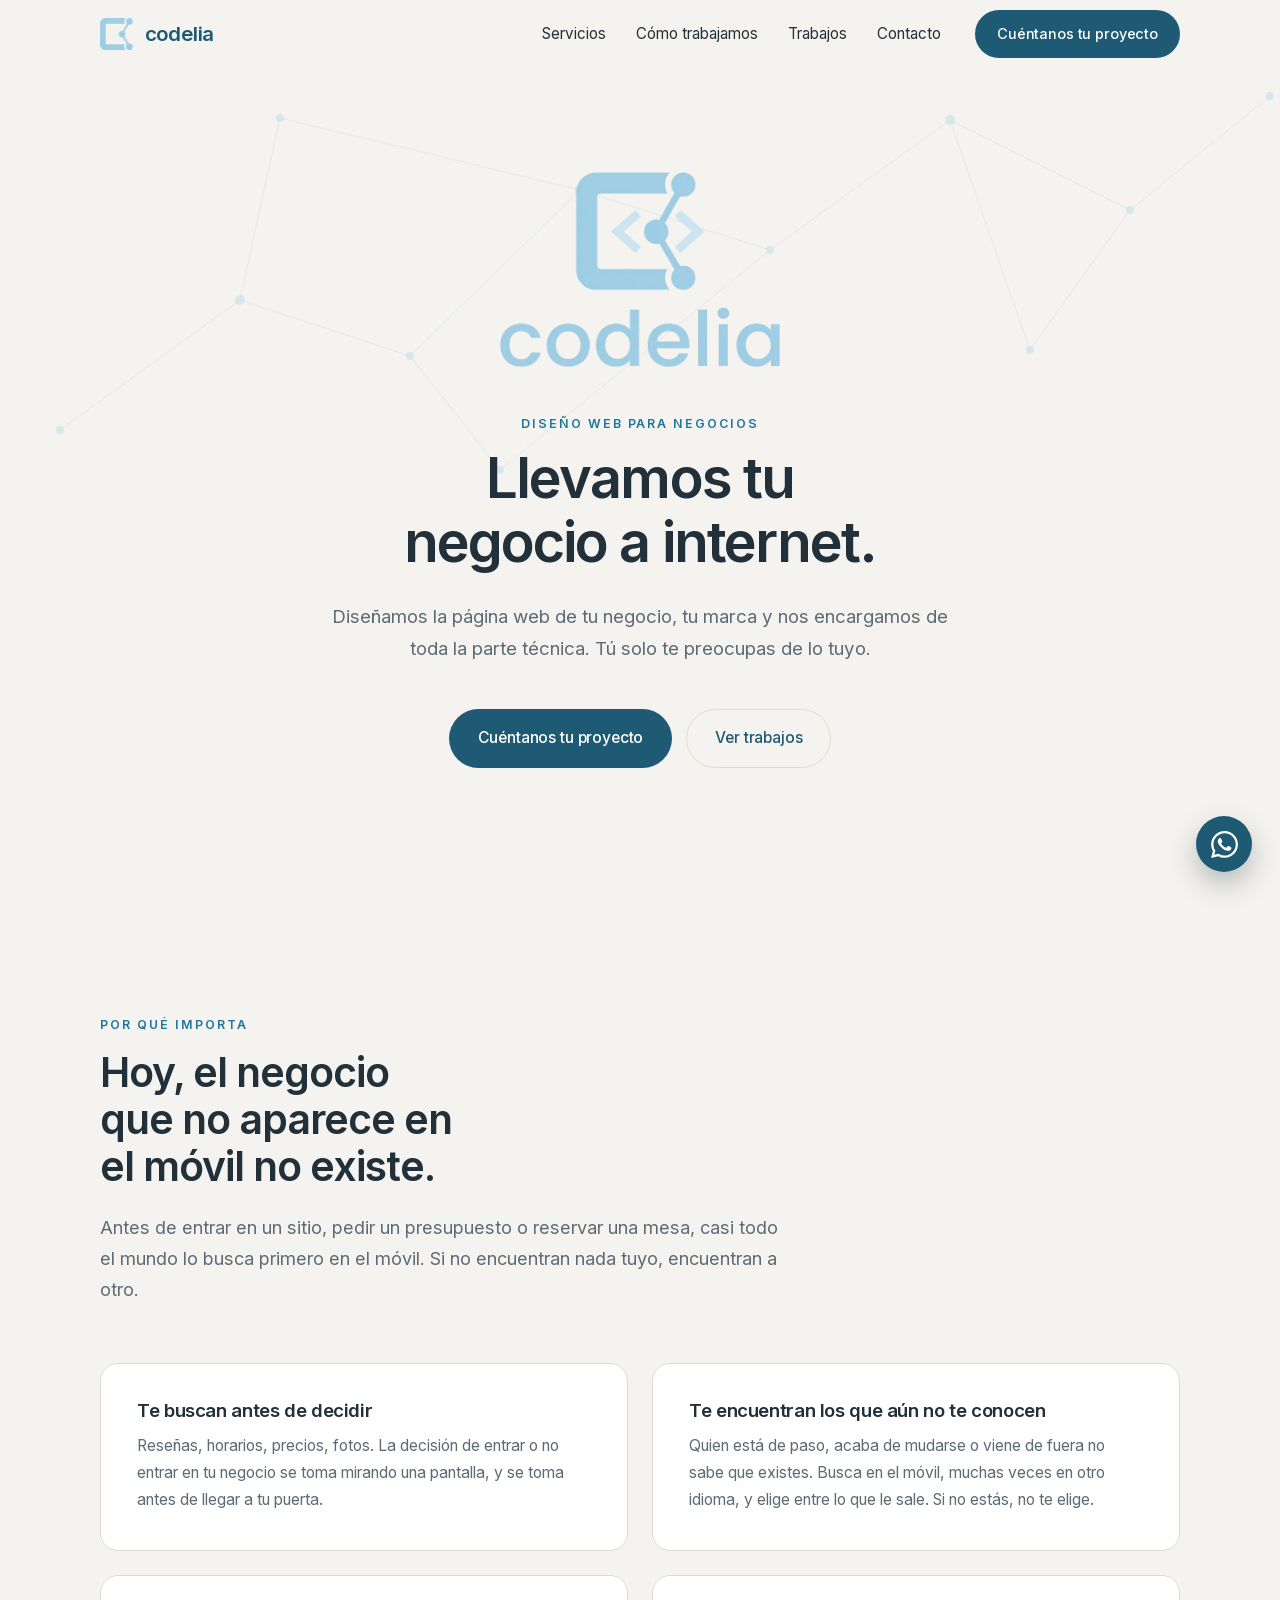
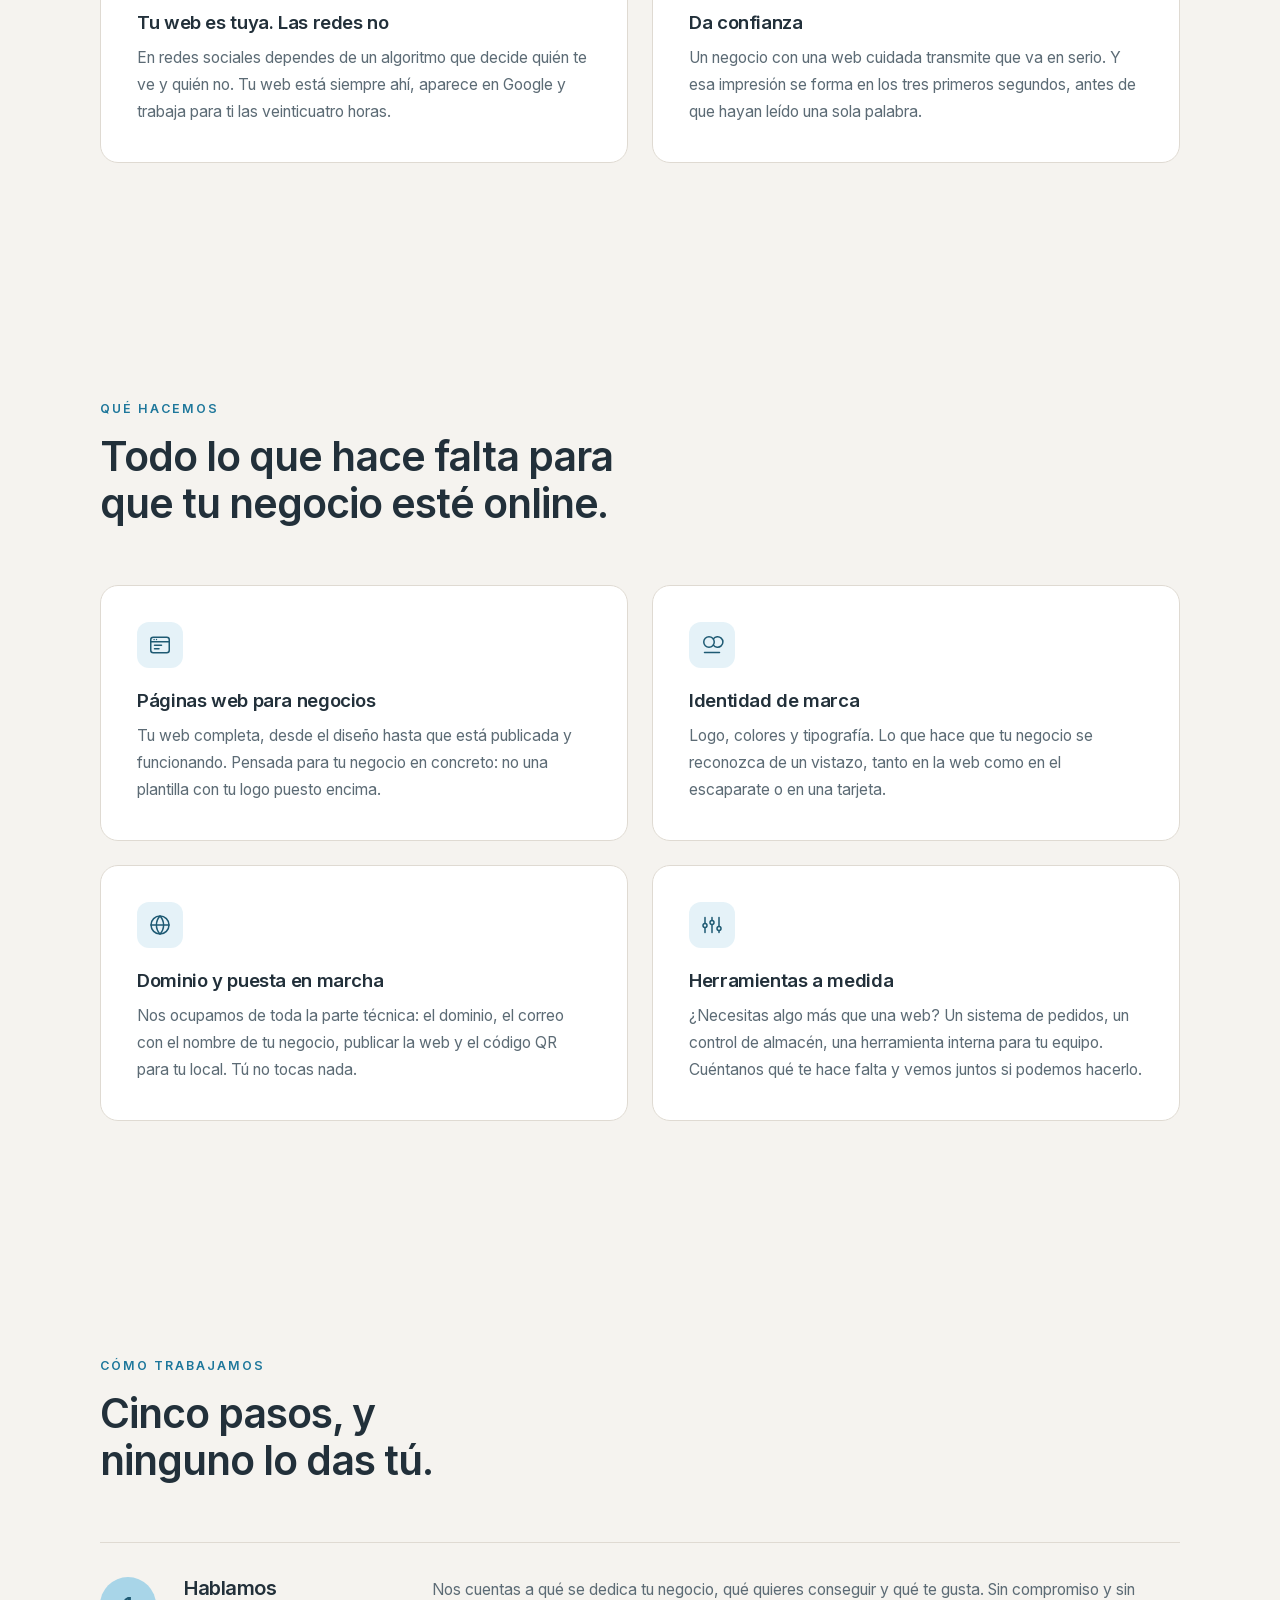
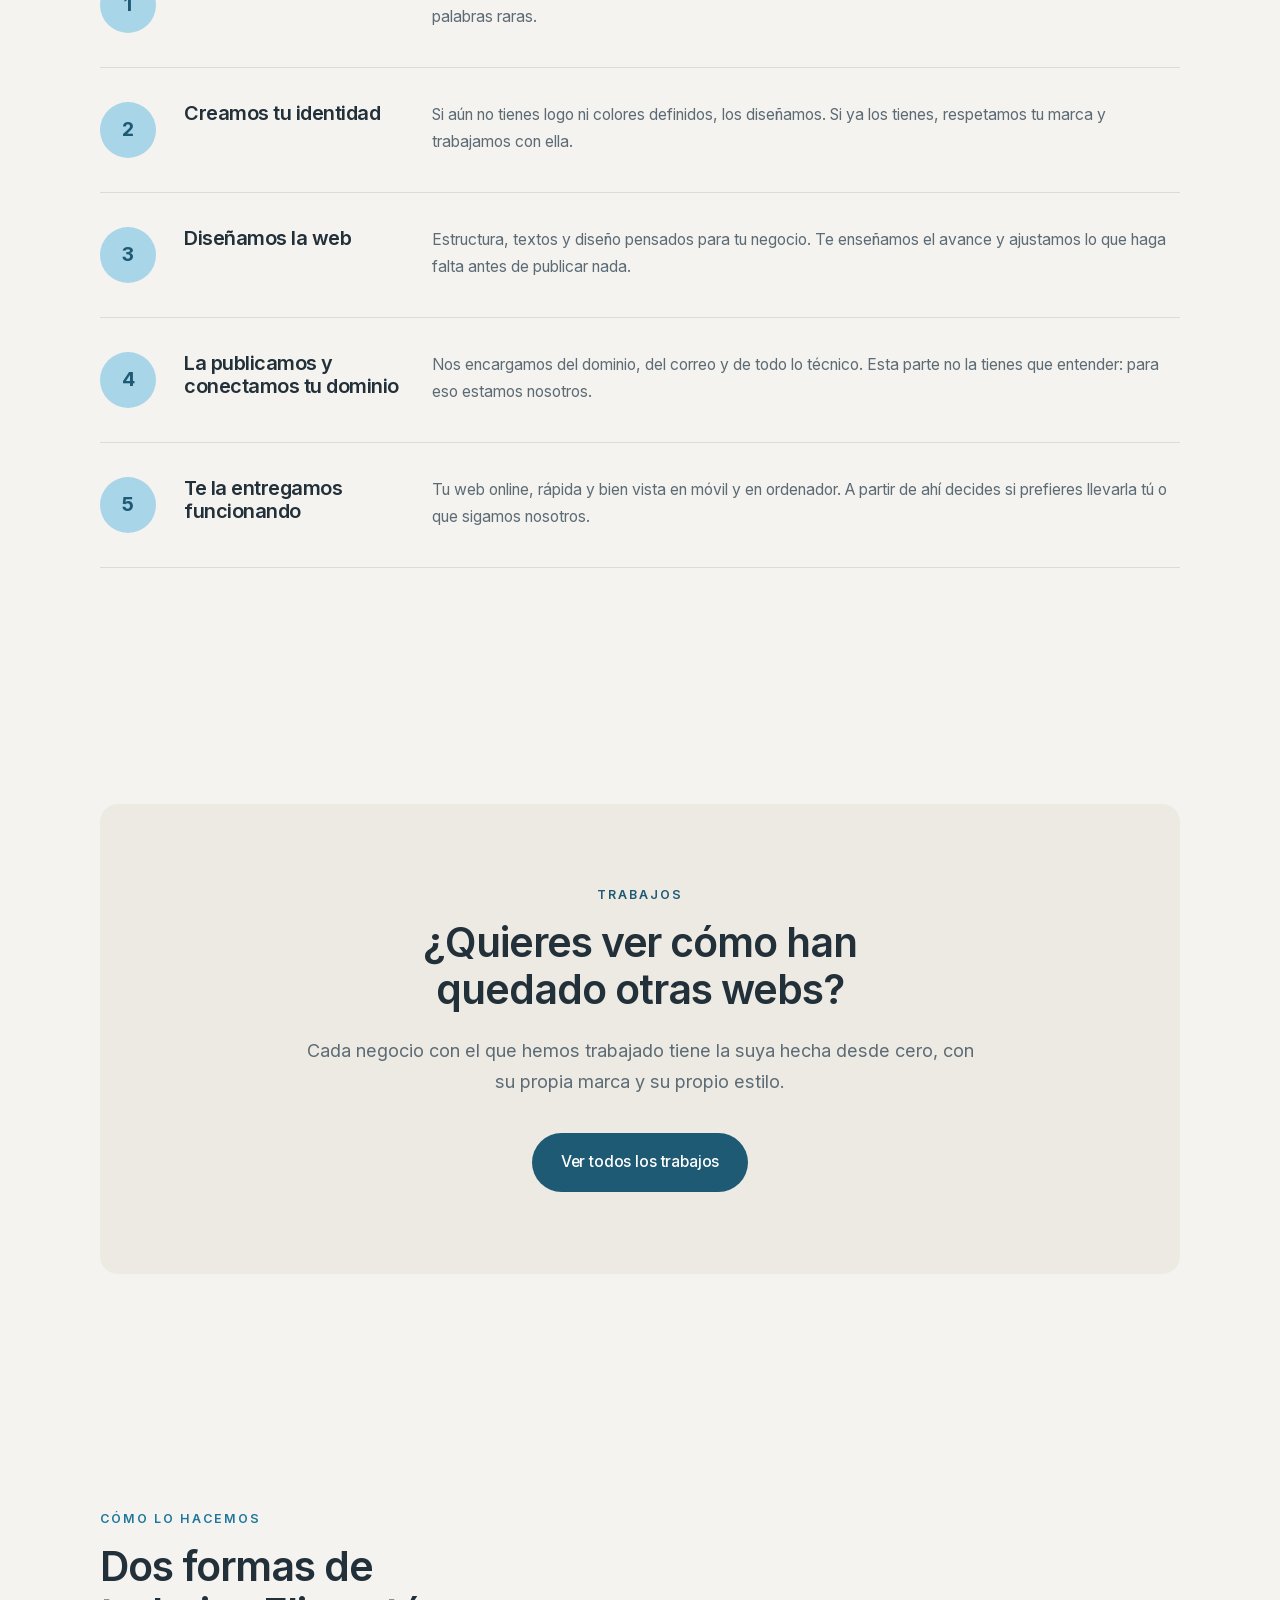
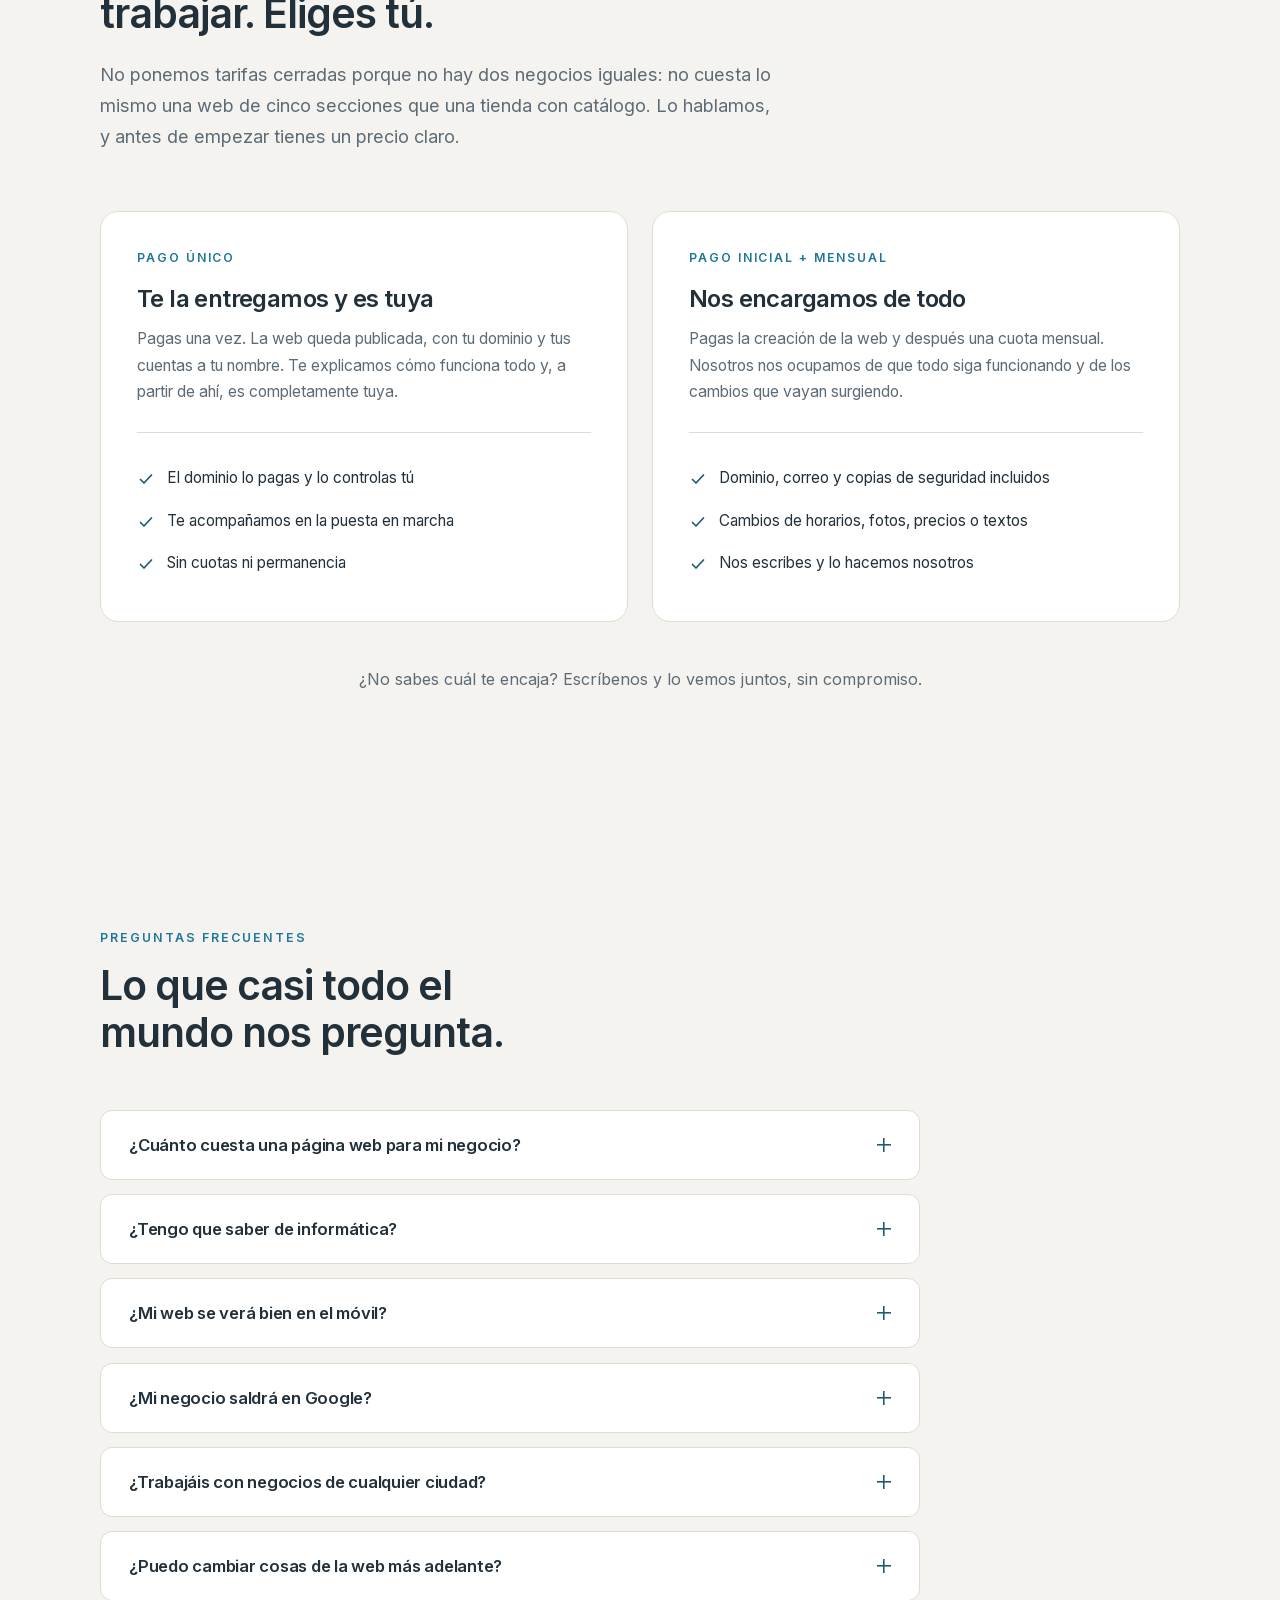
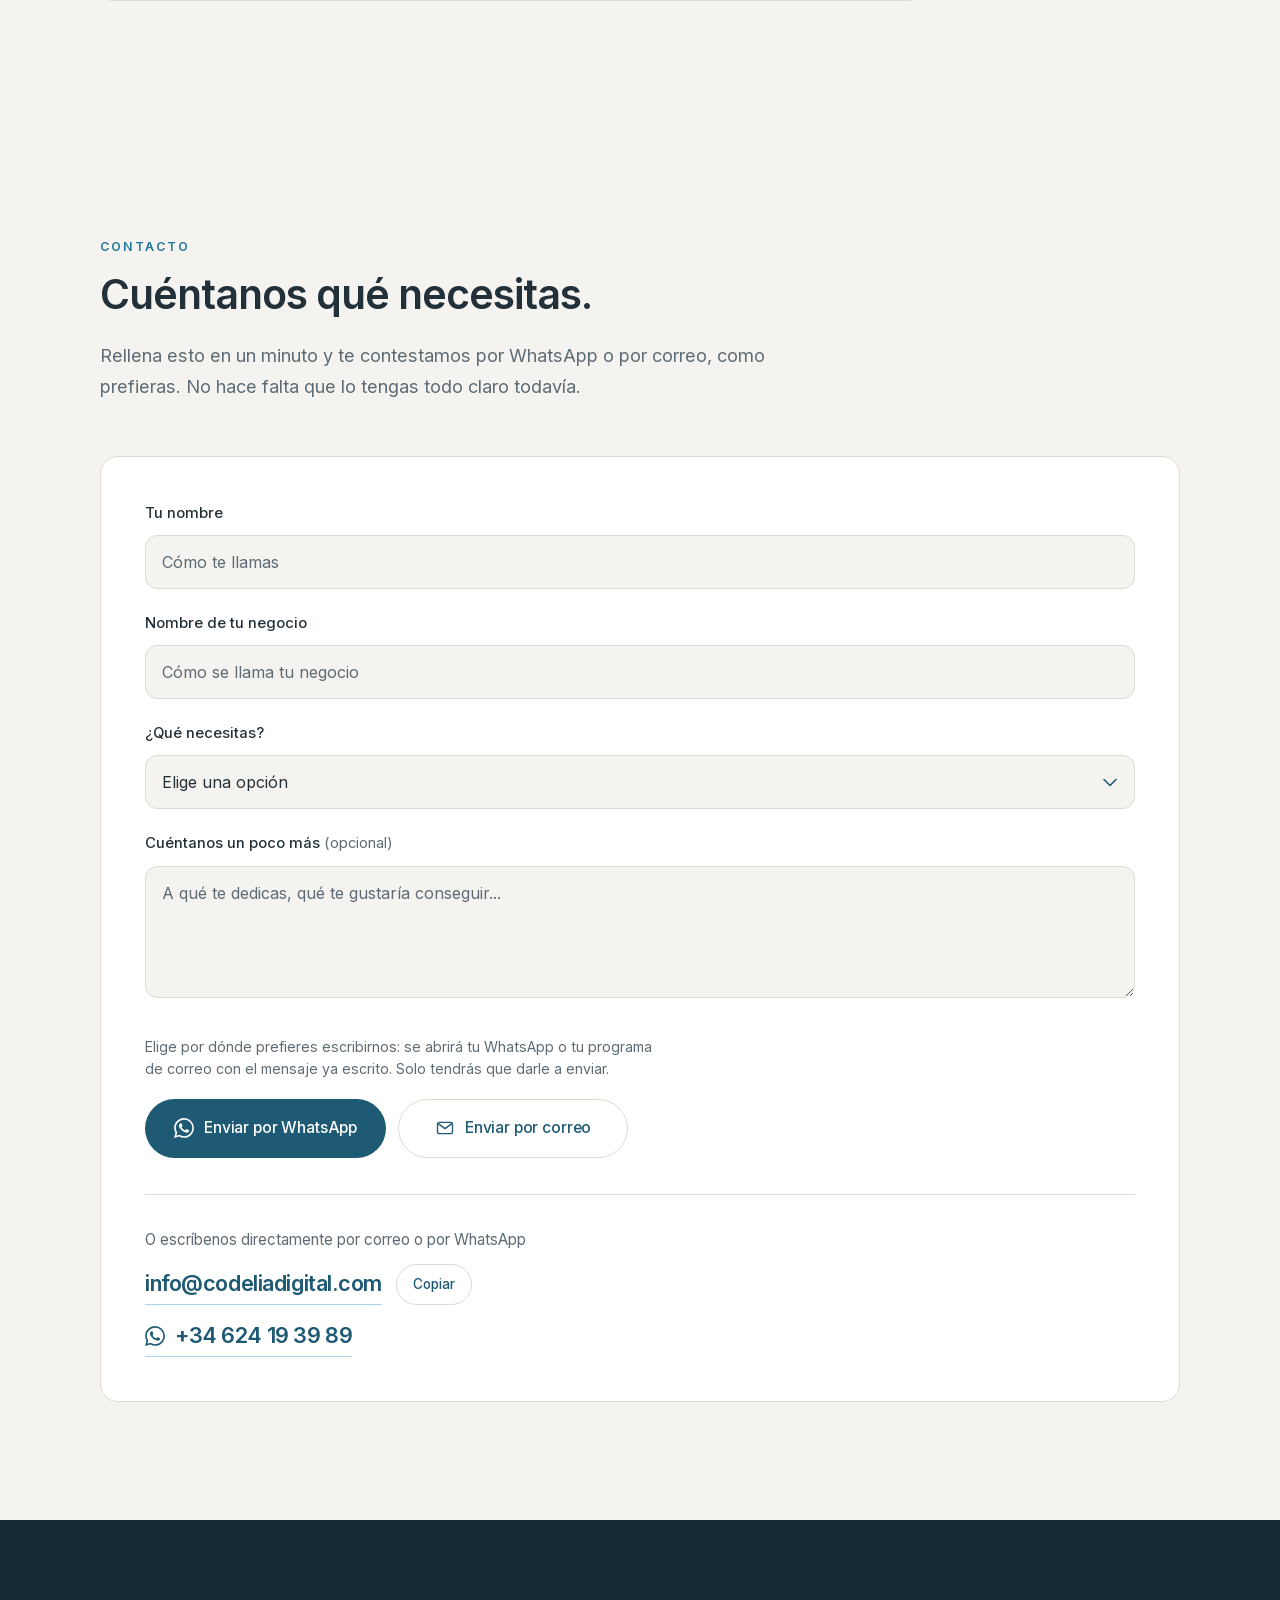
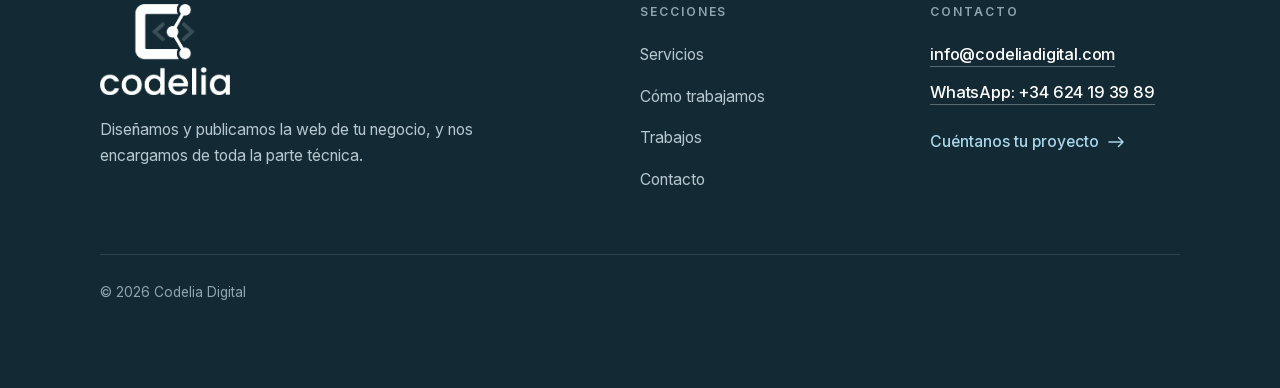
==== commit 7c384721: "Nombre visible Codelia Digital (título, pie, datos para Google) Co-Authored-By: Claude Opus 5.5 <nor" ====
--- a/index.html
+++ b/index.html
@@ -4,21 +4,23 @@
 <meta charset="utf-8">
 <meta name="viewport" content="width=device-width, initial-scale=1">
 
-<title>Diseño de páginas web para negocios y pymes | Codelia</title>
+<title>Diseño de páginas web para negocios y pymes | Codelia Digital</title>
 <meta name="description" content="Diseñamos la página web de tu negocio, tu logo y tu marca, y nos encargamos de todo lo técnico: dominio, correo y publicación. Para negocios de toda España.">
 <link rel="canonical" href="https://codeliadigital.com/">
 <meta name="robots" content="index, follow, max-image-preview:large">
 <meta name="theme-color" content="#F5F3EF">
 
-<link rel="icon" type="image/png" href="favicon.png">
+<link rel="icon" href="/favicon.ico" sizes="48x48">
+<link rel="icon" type="image/png" sizes="96x96" href="/favicon-96.png">
+<link rel="icon" type="image/png" sizes="512x512" href="/favicon.png">
 <link rel="apple-touch-icon" href="favicon.png">
 <link rel="sitemap" type="application/xml" href="/sitemap.xml">
 
 <meta property="og:type" content="website">
-<meta property="og:site_name" content="Codelia">
+<meta property="og:site_name" content="Codelia Digital">
 <meta property="og:locale" content="es_ES">
 <meta property="og:url" content="https://codeliadigital.com/">
-<meta property="og:title" content="Diseño de páginas web para negocios y pymes | Codelia">
+<meta property="og:title" content="Diseño de páginas web para negocios y pymes | Codelia Digital">
 <meta property="og:description" content="Diseñamos la página web de tu negocio, tu logo y tu marca, y nos encargamos de todo lo técnico: dominio, correo y publicación. Para negocios de toda España.">
 <meta property="og:image" content="https://codeliadigital.com/img/og-codelia.png">
 <meta property="og:image:width" content="1200">
@@ -26,7 +28,7 @@
 <meta property="og:image:type" content="image/png">
 <meta property="og:image:alt" content="Logo de Codelia">
 <meta name="twitter:card" content="summary_large_image">
-<meta name="twitter:title" content="Diseño de páginas web para negocios y pymes | Codelia">
+<meta name="twitter:title" content="Diseño de páginas web para negocios y pymes | Codelia Digital">
 <meta name="twitter:description" content="Creamos la web de tu negocio y nos encargamos de todo lo técnico: diseño, marca, dominio y publicación.">
 <meta name="twitter:image" content="https://codeliadigital.com/img/og-codelia.png">
 
@@ -619,7 +621,7 @@
 
     </div>
 
-    <div class="pie__franja">© 2026 Codelia</div>
+    <div class="pie__franja">© 2026 Codelia Digital</div>
 
   </div>
 </footer>
@@ -631,8 +633,8 @@
     {
       "@type": "Organization",
       "@id": "https://codeliadigital.com/#organizacion",
-      "name": "Codelia",
-      "alternateName": "Codelia Digital",
+      "name": "Codelia Digital",
+      "alternateName": "Codelia",
       "description": "Diseño y creación de páginas web para negocios: web, identidad de marca, dominio, correo y herramientas a medida.",
       "url": "https://codeliadigital.com/",
       "email": "info@codeliadigital.com",
@@ -663,7 +665,7 @@
       "@type": "WebSite",
       "@id": "https://codeliadigital.com/#web",
       "url": "https://codeliadigital.com/",
-      "name": "Codelia",
+      "name": "Codelia Digital",
       "inLanguage": "es",
       "publisher": { "@id": "https://codeliadigital.com/#organizacion" }
     }
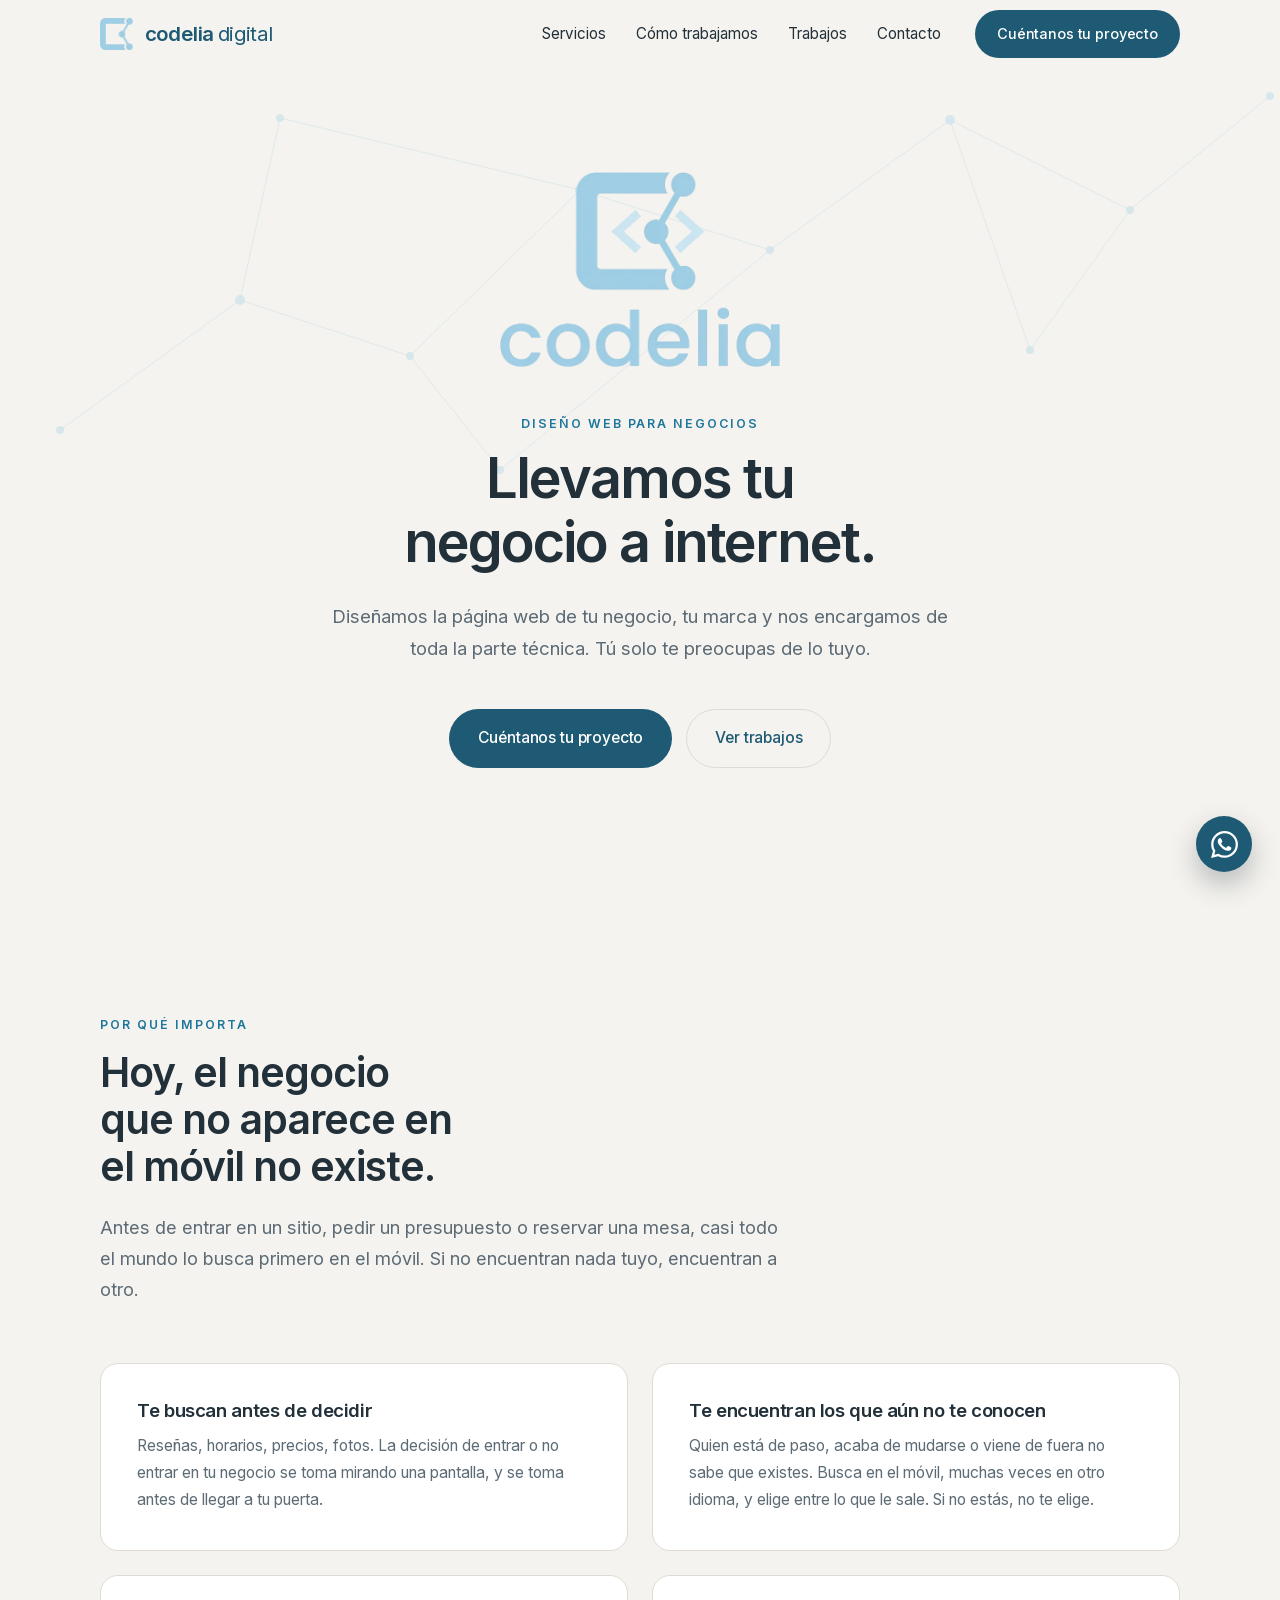
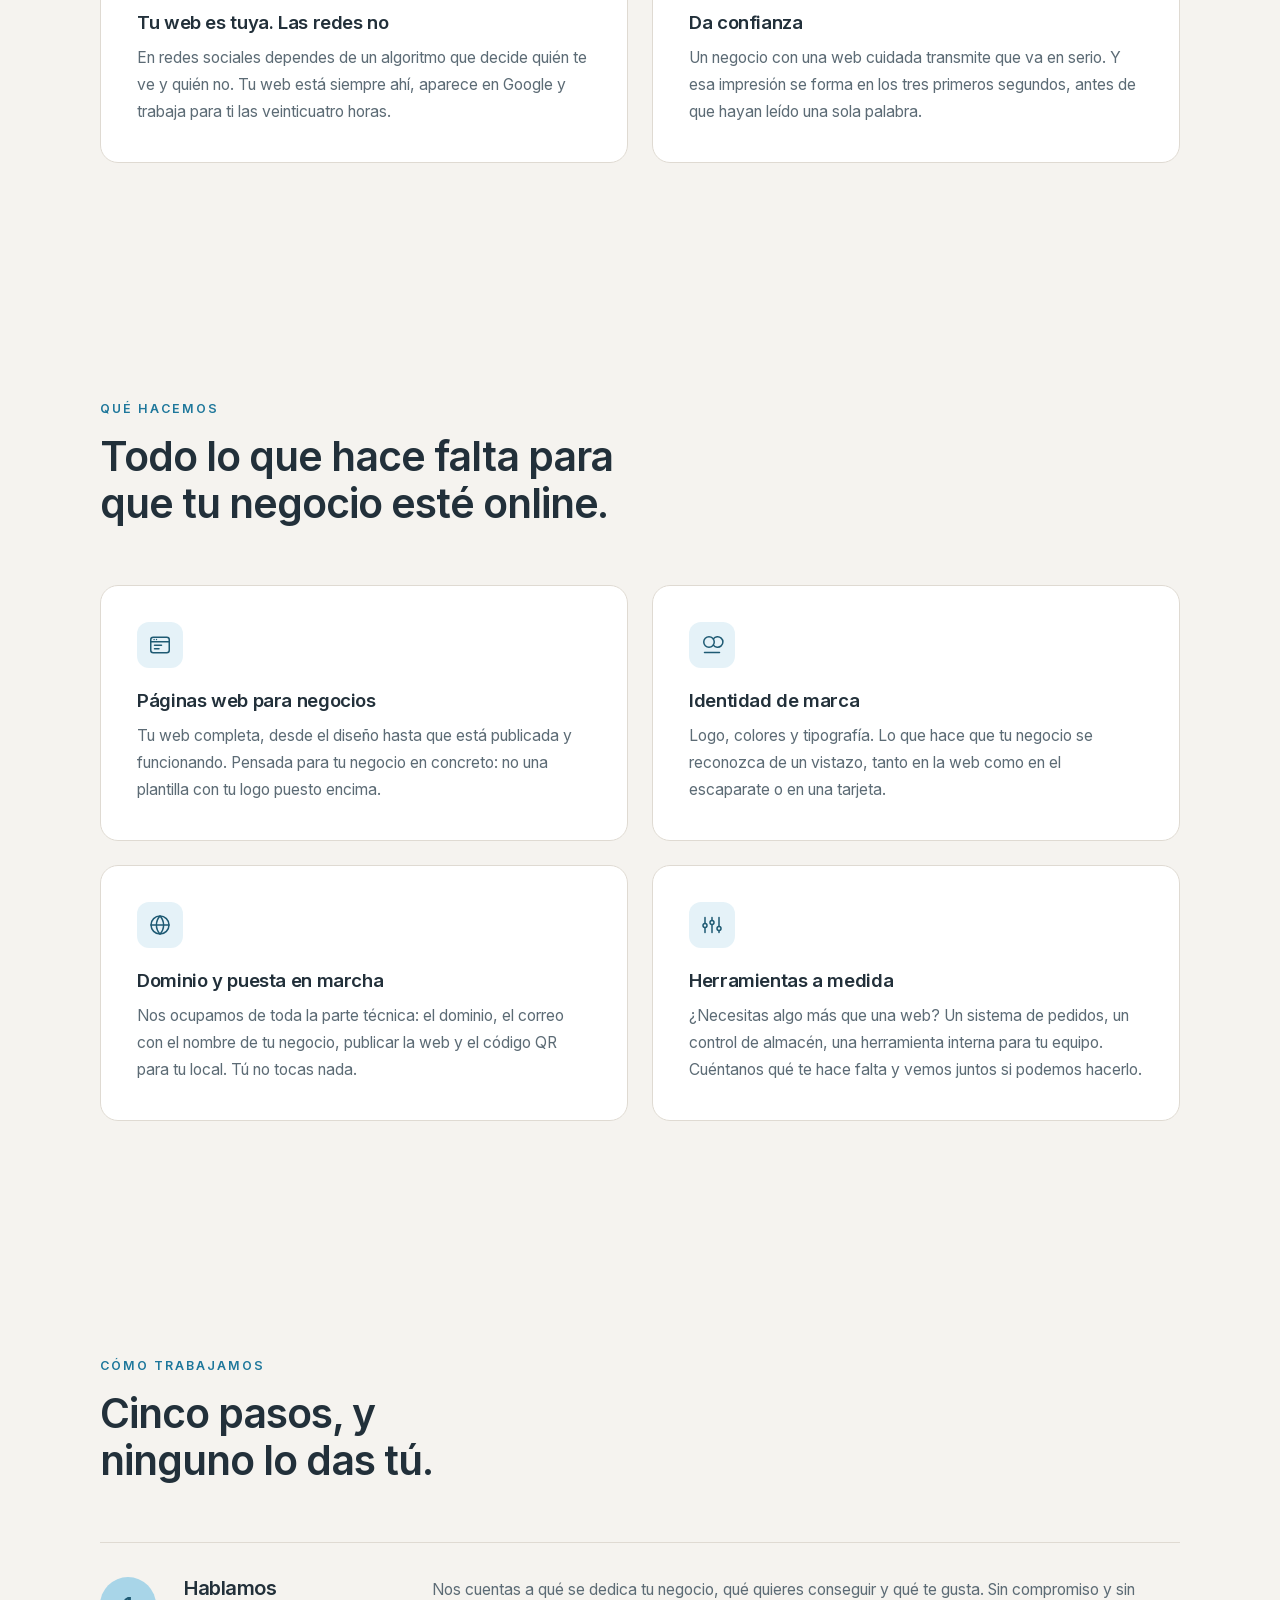
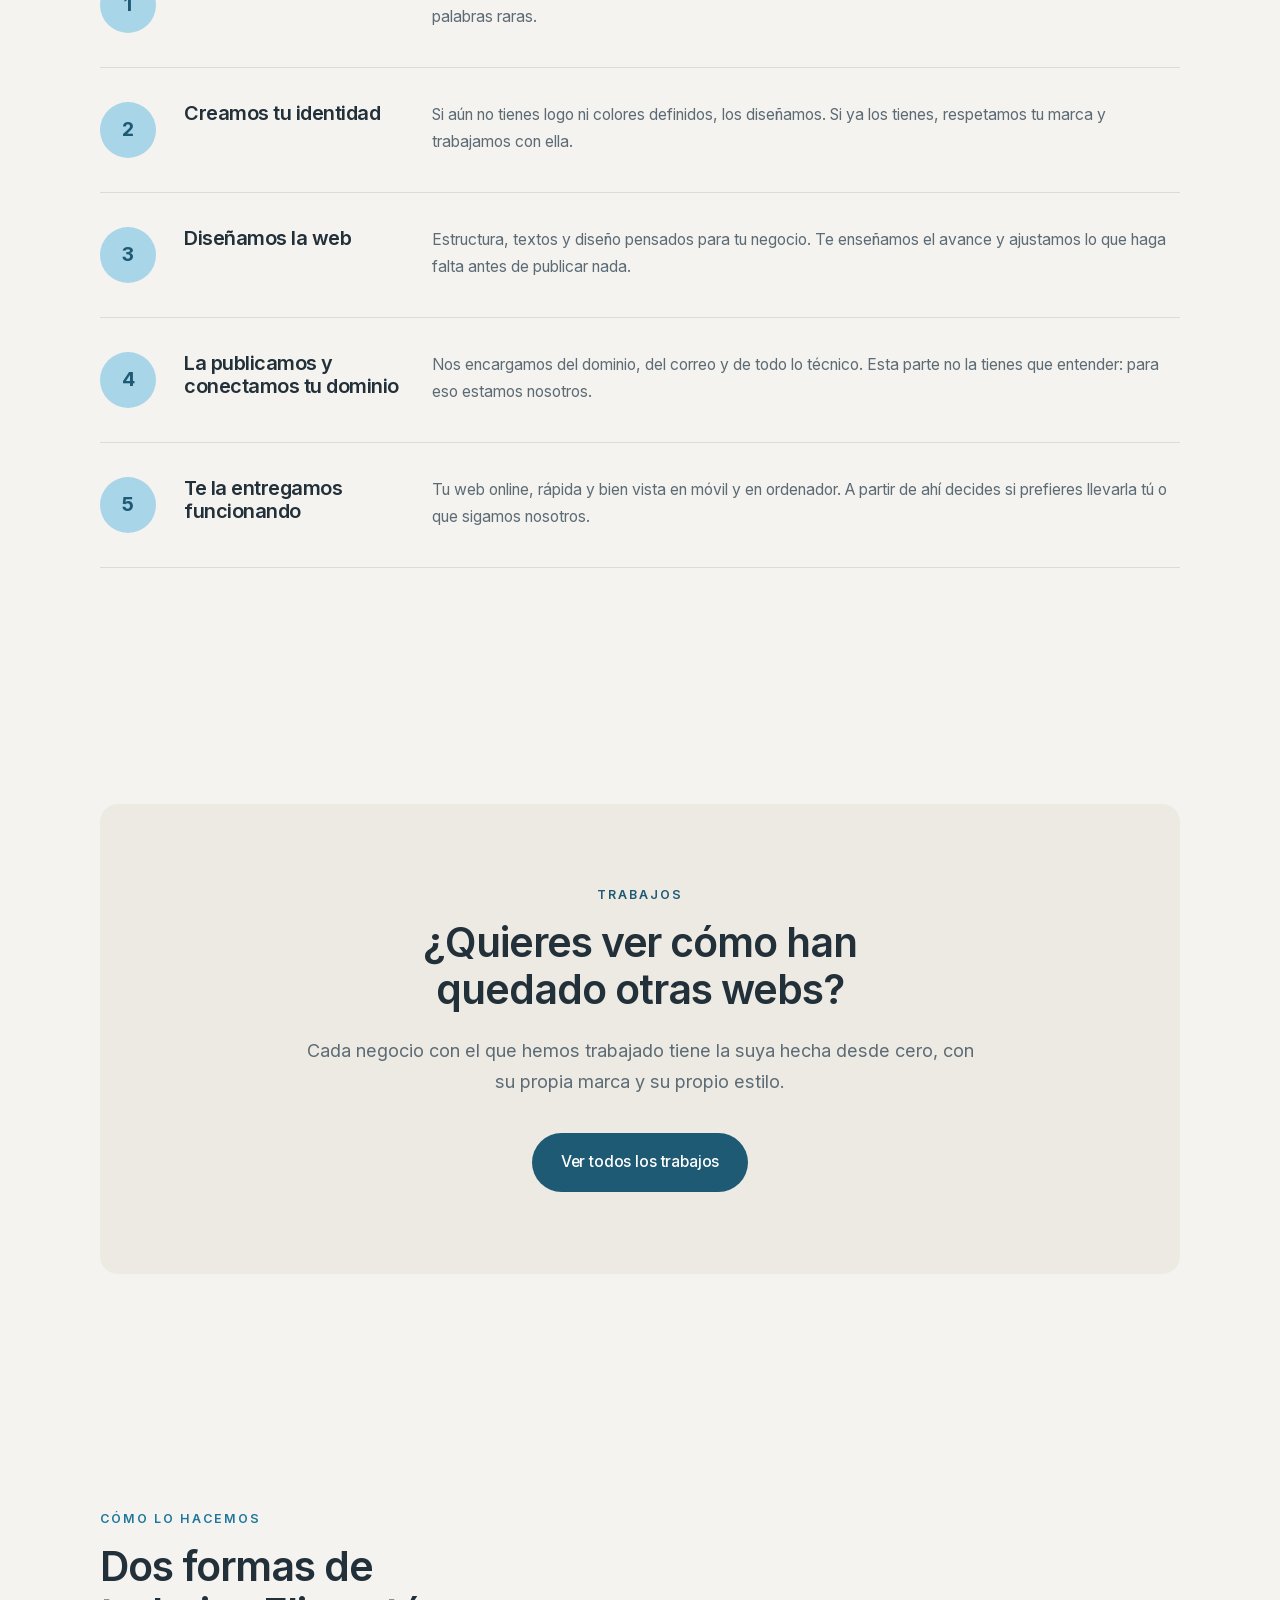
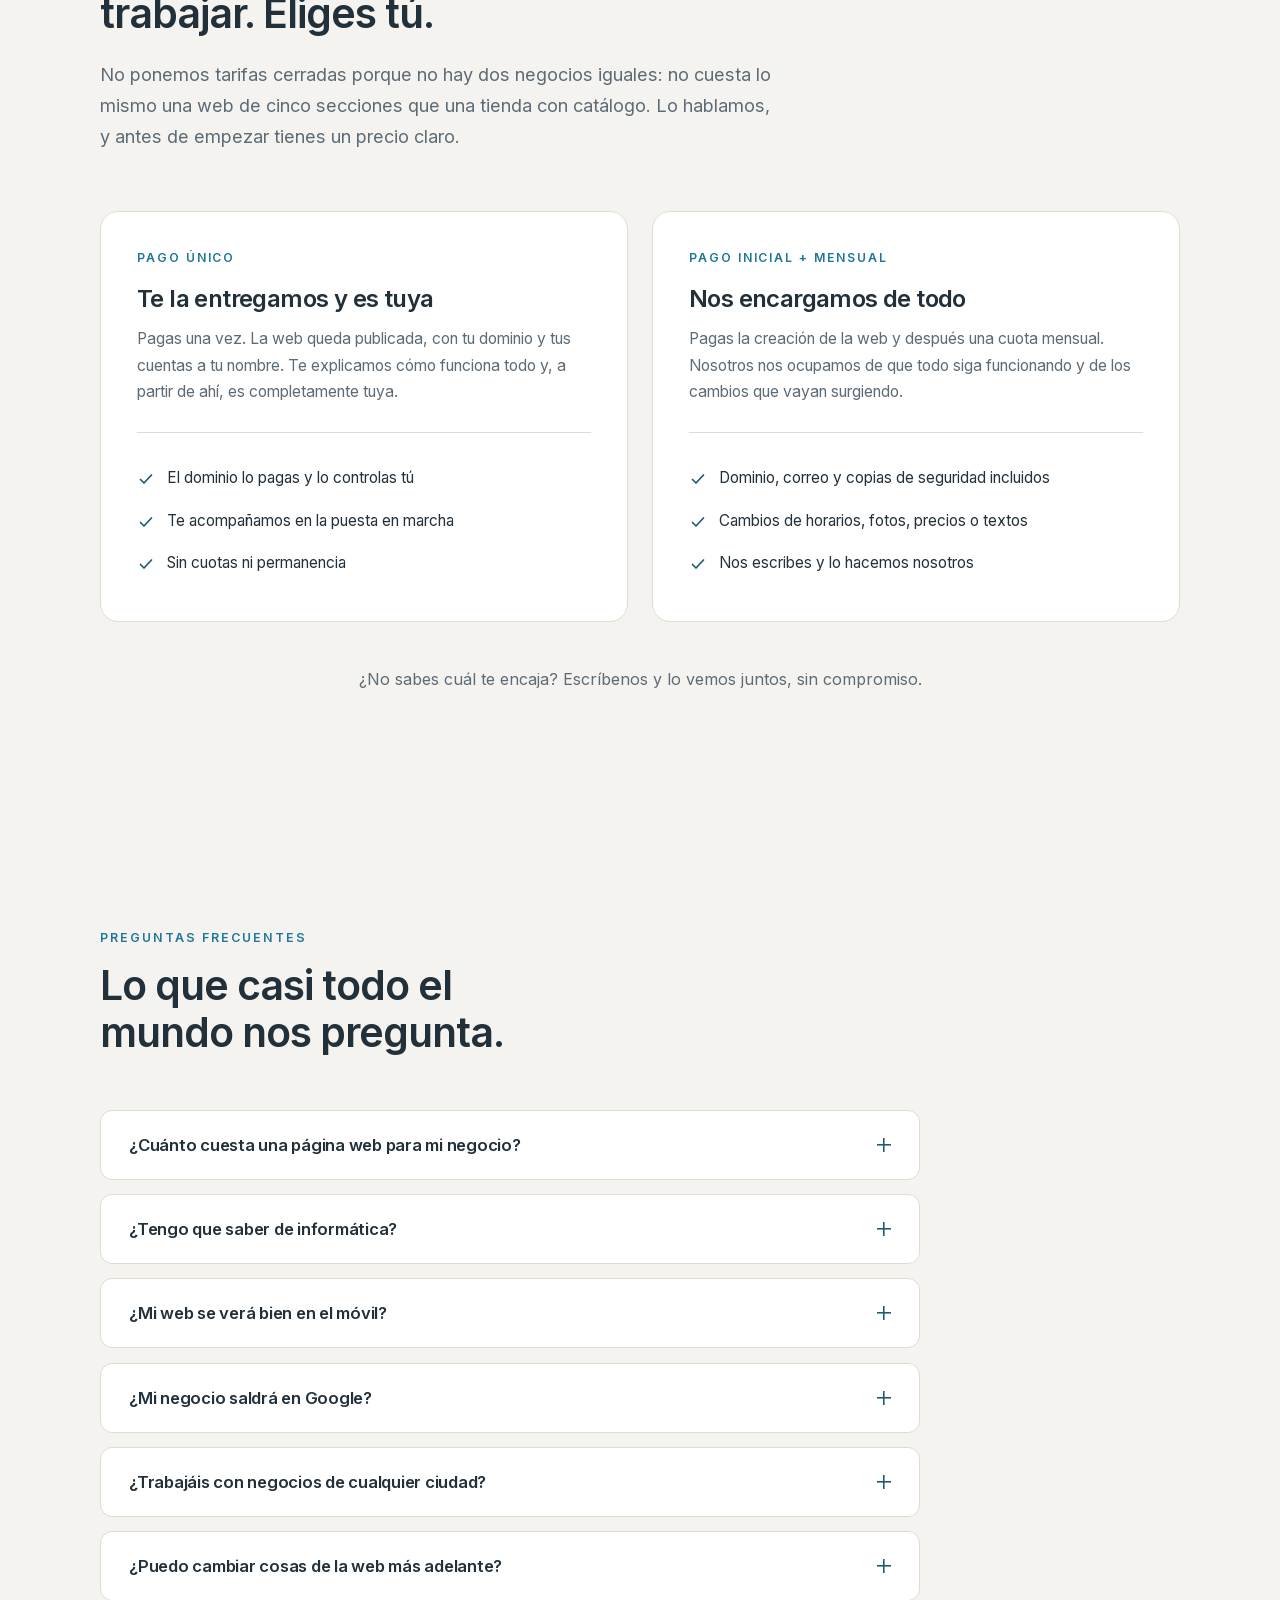
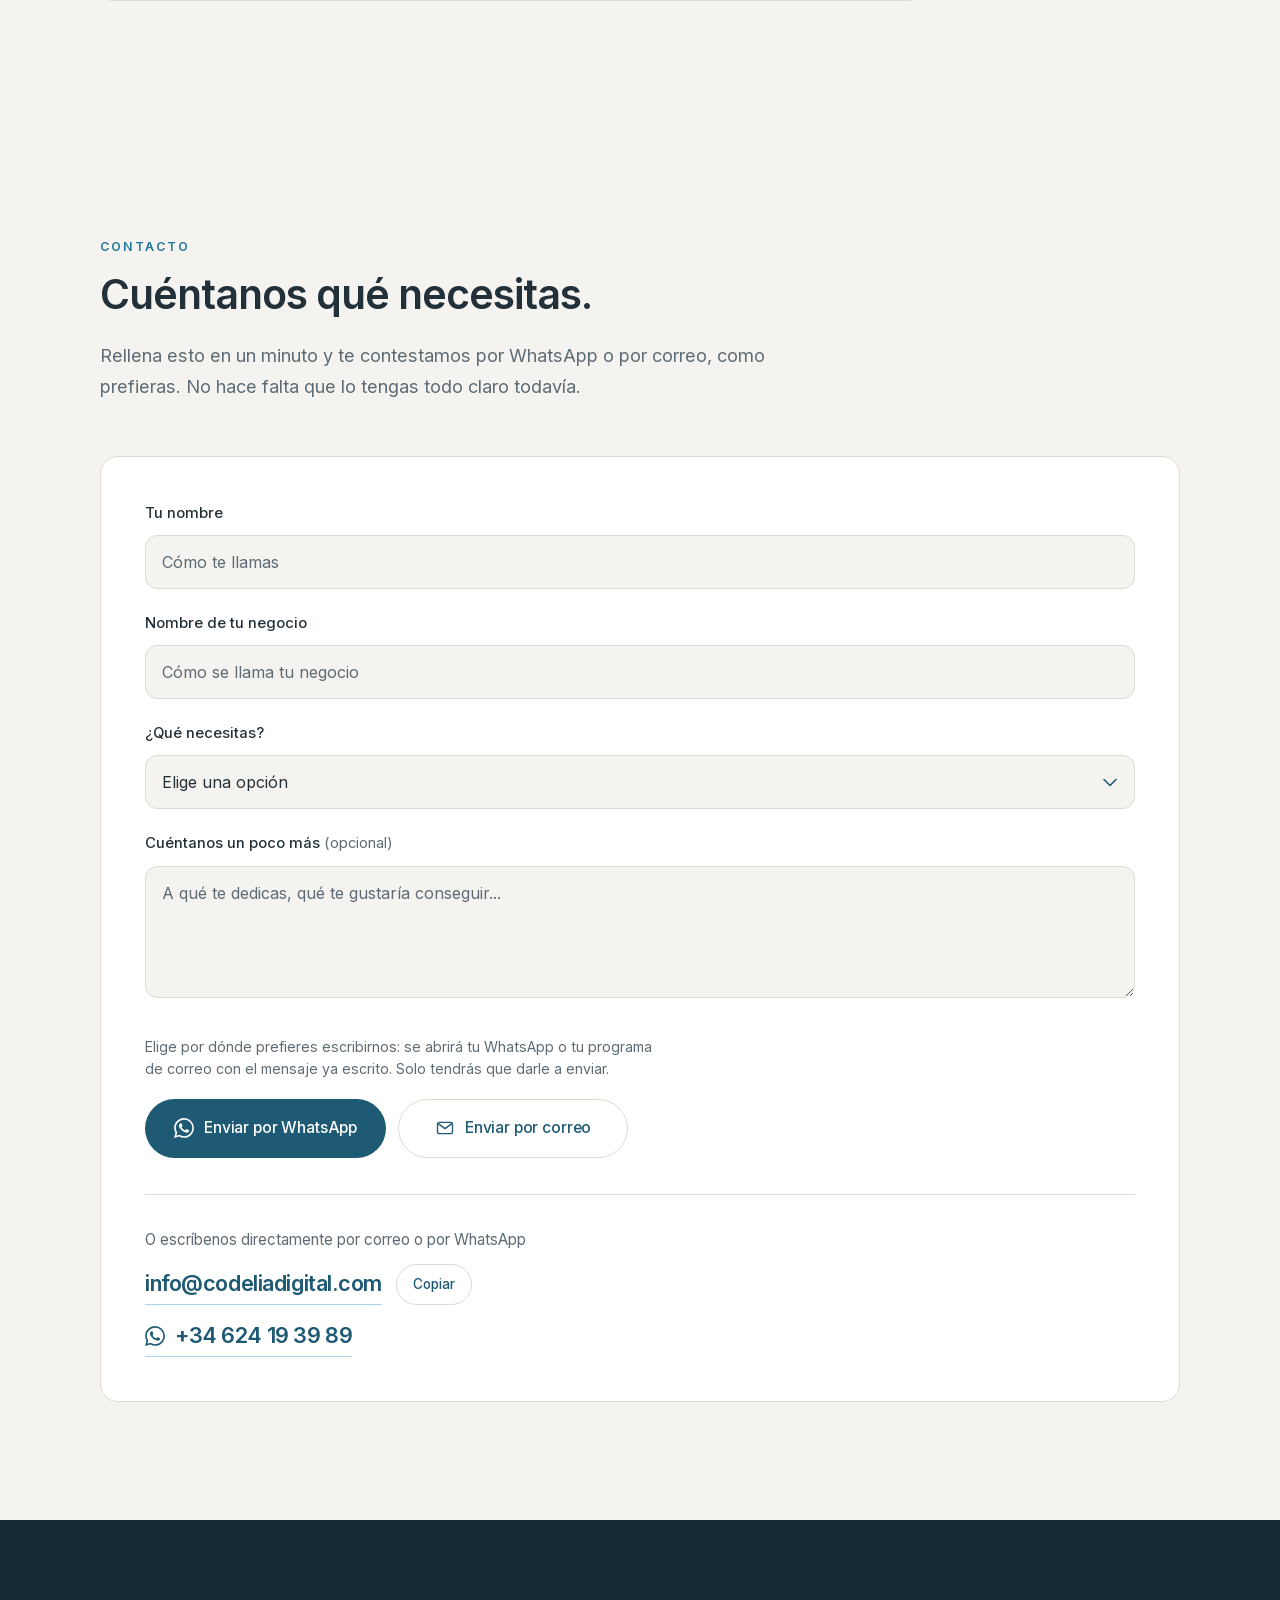
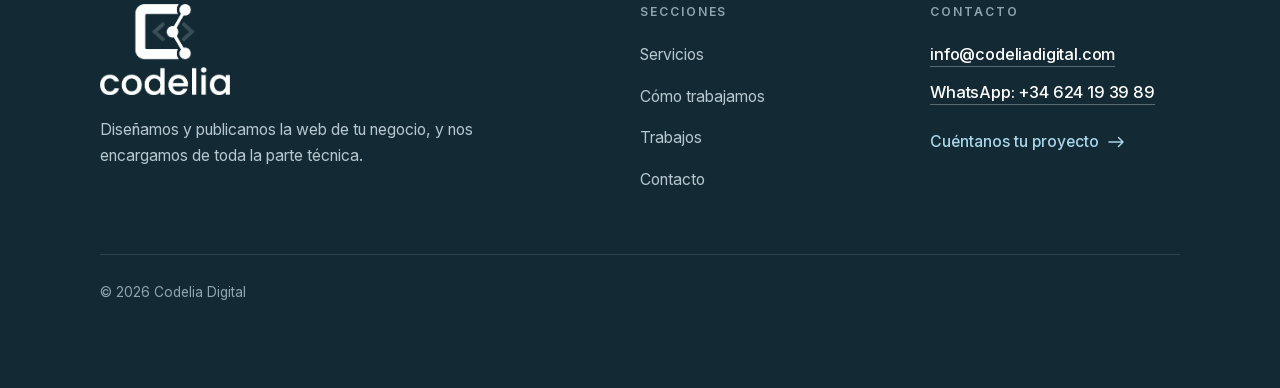
==== commit 9ff5d27b: "Cabecera: codelia digital; título de inicio empieza por Codelia Digital Co-Authored-By: Claude Opus " ====
--- a/index.html
+++ b/index.html
@@ -4,7 +4,7 @@
 <meta charset="utf-8">
 <meta name="viewport" content="width=device-width, initial-scale=1">
 
-<title>Diseño de páginas web para negocios y pymes | Codelia Digital</title>
+<title>Codelia Digital | Diseño de páginas web para negocios y pymes</title>
 <meta name="description" content="Diseñamos la página web de tu negocio, tu logo y tu marca, y nos encargamos de todo lo técnico: dominio, correo y publicación. Para negocios de toda España.">
 <link rel="canonical" href="https://codeliadigital.com/">
 <meta name="robots" content="index, follow, max-image-preview:large">
@@ -20,7 +20,7 @@
 <meta property="og:site_name" content="Codelia Digital">
 <meta property="og:locale" content="es_ES">
 <meta property="og:url" content="https://codeliadigital.com/">
-<meta property="og:title" content="Diseño de páginas web para negocios y pymes | Codelia Digital">
+<meta property="og:title" content="Codelia Digital | Diseño de páginas web para negocios y pymes">
 <meta property="og:description" content="Diseñamos la página web de tu negocio, tu logo y tu marca, y nos encargamos de todo lo técnico: dominio, correo y publicación. Para negocios de toda España.">
 <meta property="og:image" content="https://codeliadigital.com/img/og-codelia.png">
 <meta property="og:image:width" content="1200">
@@ -28,7 +28,7 @@
 <meta property="og:image:type" content="image/png">
 <meta property="og:image:alt" content="Logo de Codelia">
 <meta name="twitter:card" content="summary_large_image">
-<meta name="twitter:title" content="Diseño de páginas web para negocios y pymes | Codelia Digital">
+<meta name="twitter:title" content="Codelia Digital | Diseño de páginas web para negocios y pymes">
 <meta name="twitter:description" content="Creamos la web de tu negocio y nos encargamos de todo lo técnico: diseño, marca, dominio y publicación.">
 <meta name="twitter:image" content="https://codeliadigital.com/img/og-codelia.png">
 
@@ -44,9 +44,9 @@
 <header class="cabecera" id="cabecera">
   <div class="contenedor cabecera__interior">
 
-    <a class="marca" href="index.html">
+    <a class="marca" href="/">
       <img src="img/codelia-icono.webp" width="35" height="32" alt="" loading="eager" decoding="async">
-      <span>codelia</span>
+      <span>codelia <span class="marca__apellido">digital</span></span>
     </a>
 
     <button class="hamburguesa" id="hamburguesa" type="button"
--- a/styles.css
+++ b/styles.css
@@ -209,6 +209,7 @@
   flex: none;
 }
 .marca img { height: 32px; width: auto; }
+.marca__apellido { font-weight: 400; }
 
 .navegacion { display: flex; align-items: center; gap: 34px; }
 
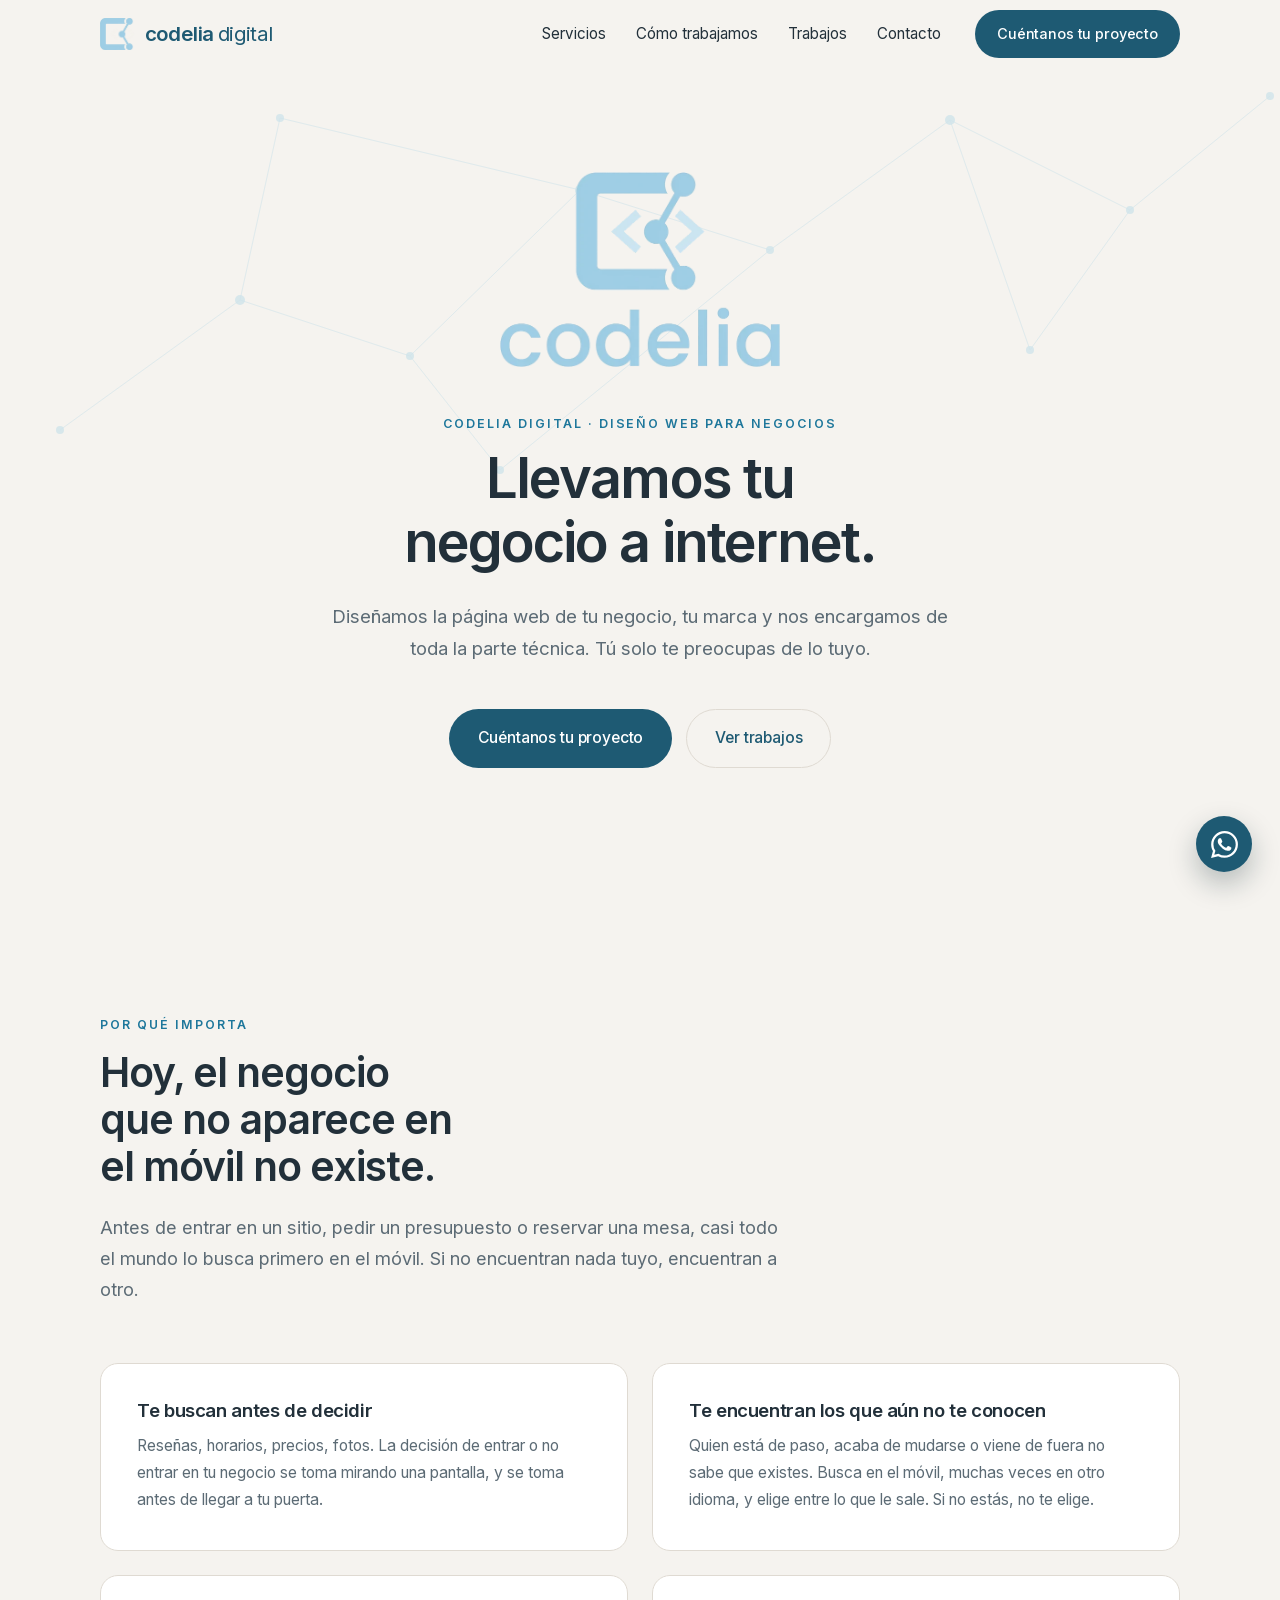
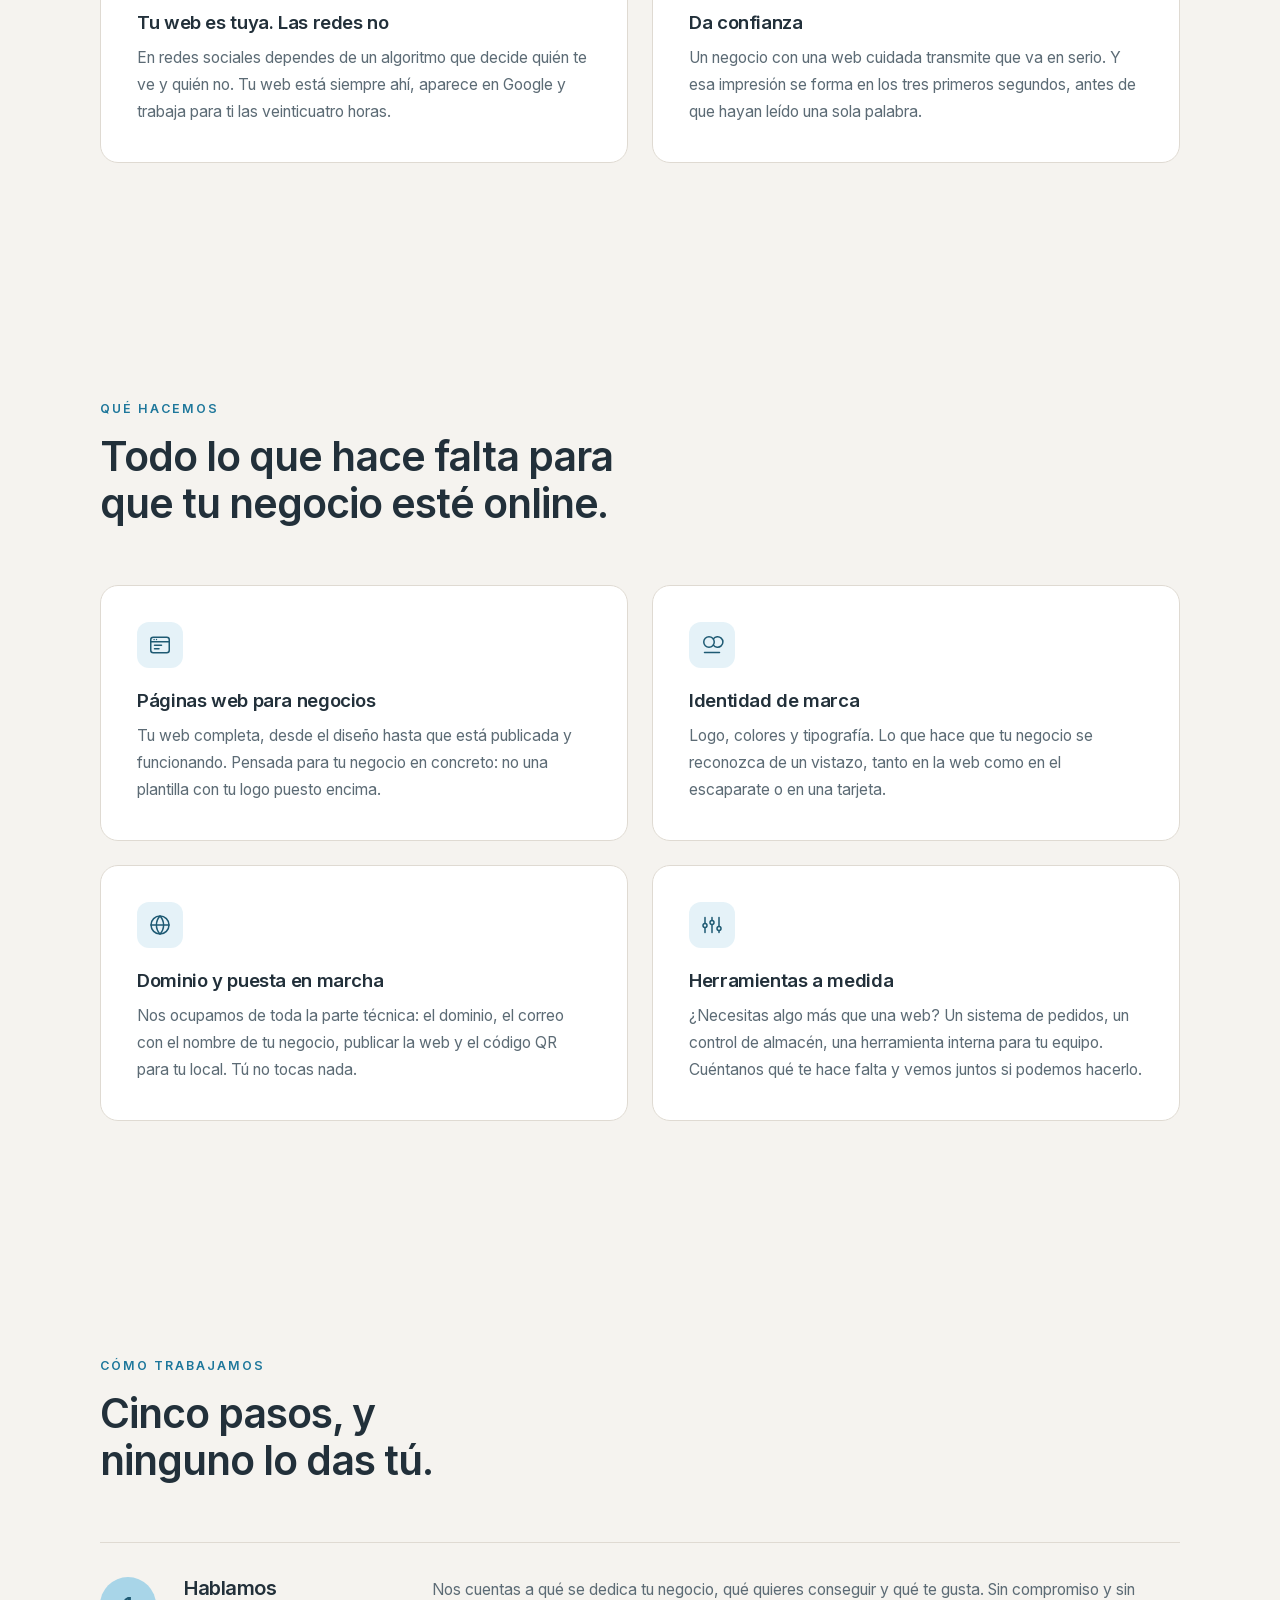
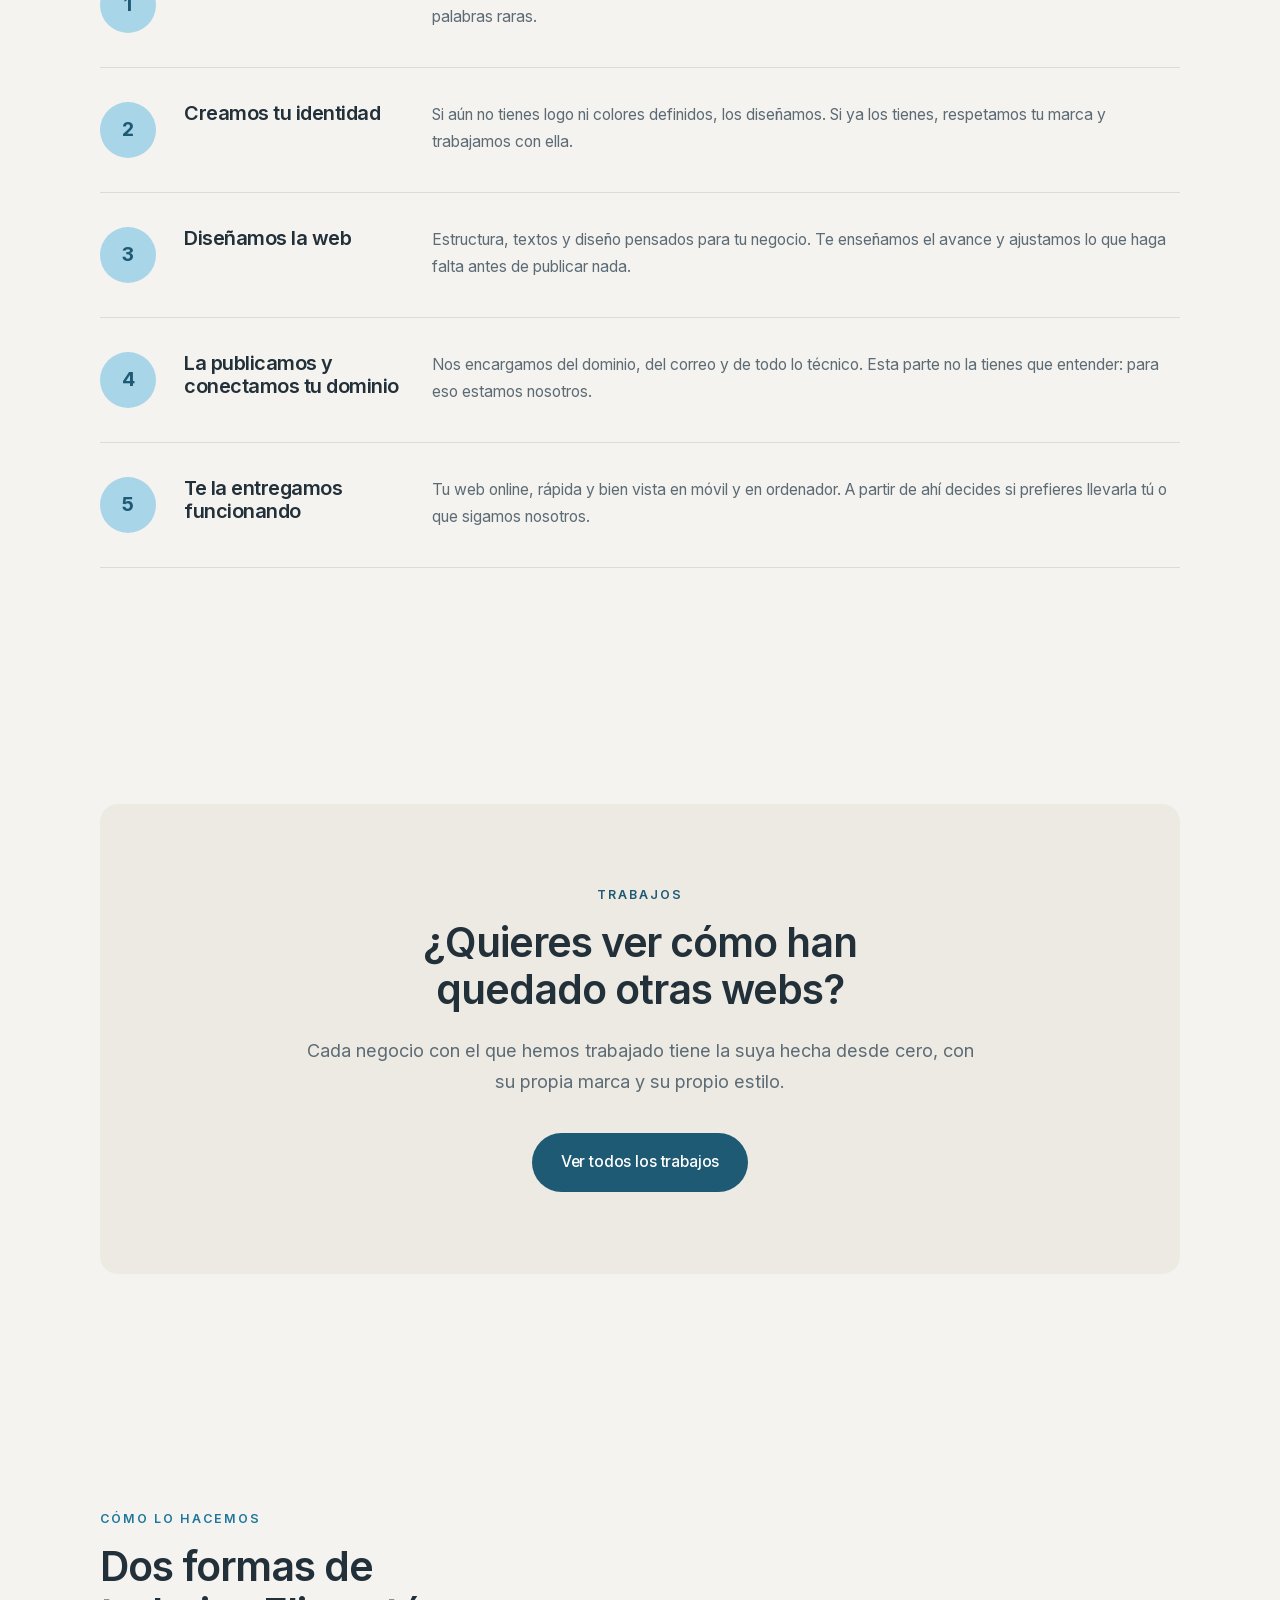
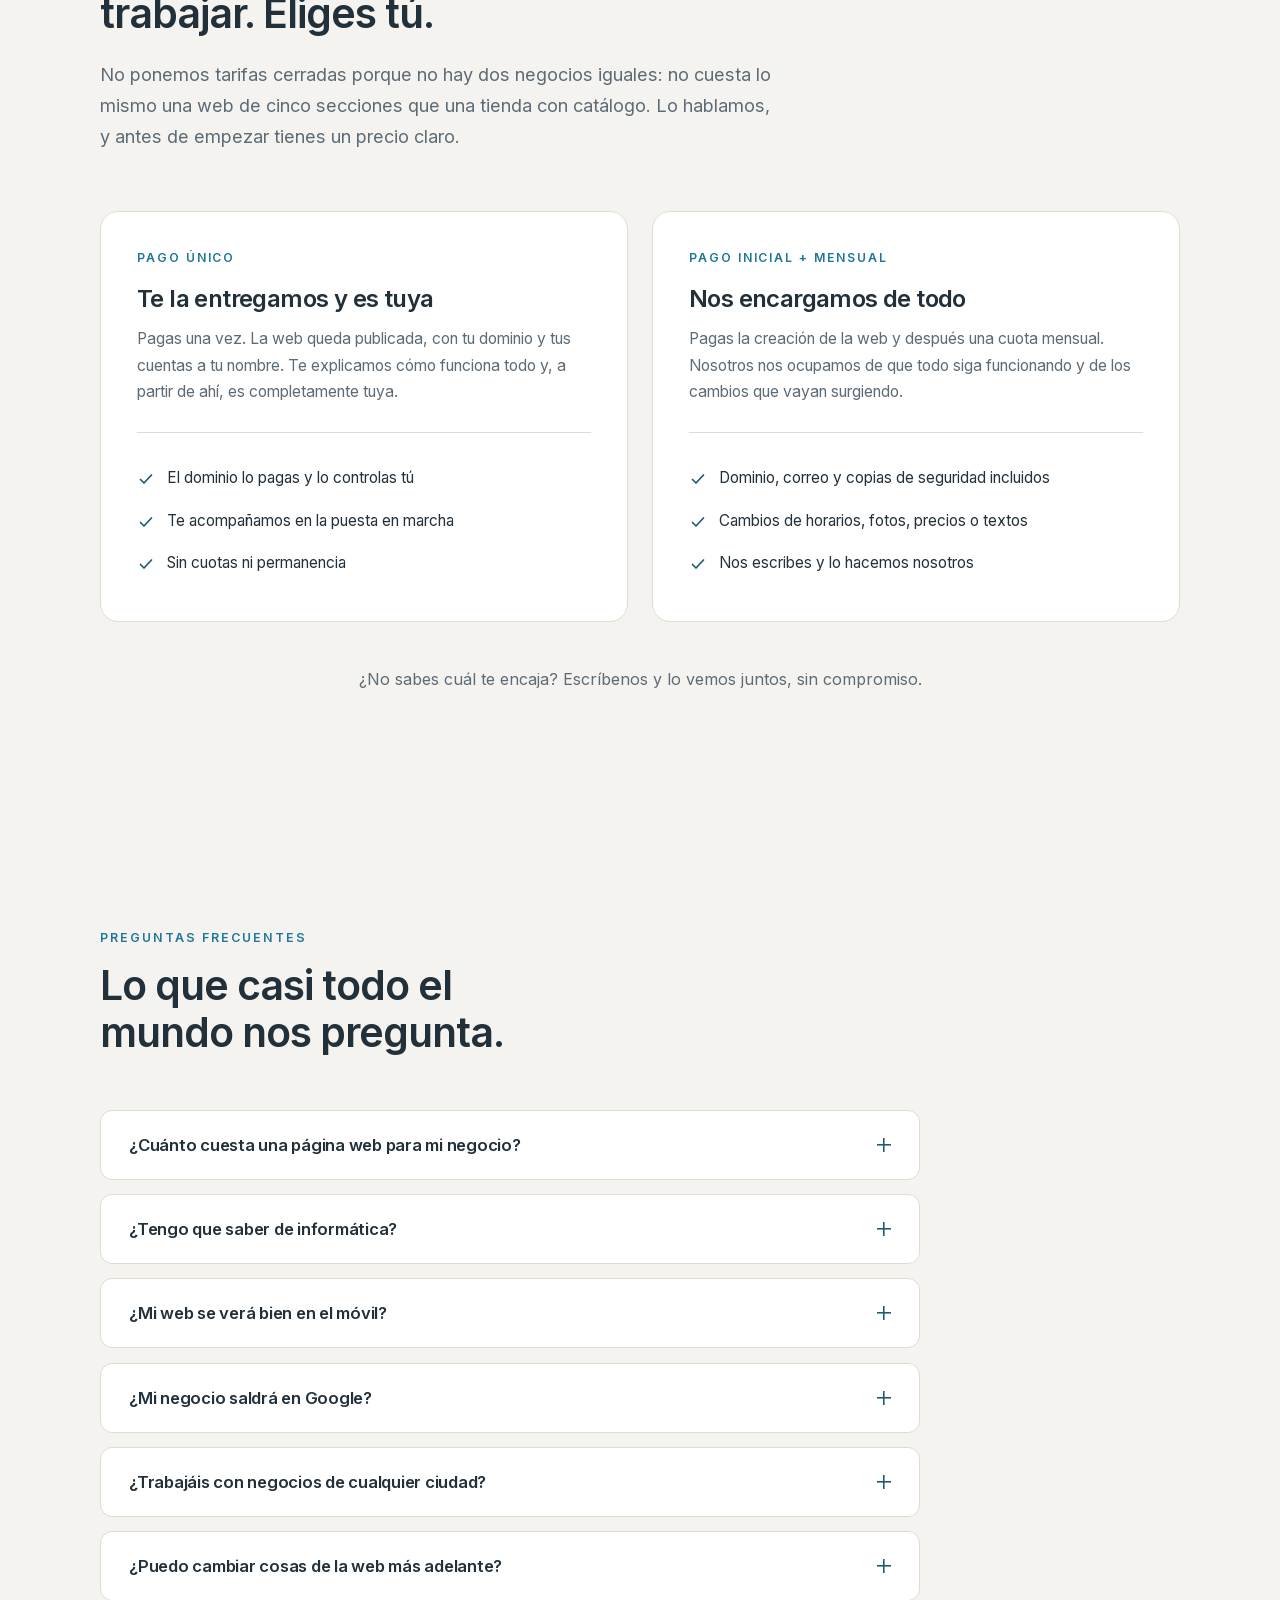
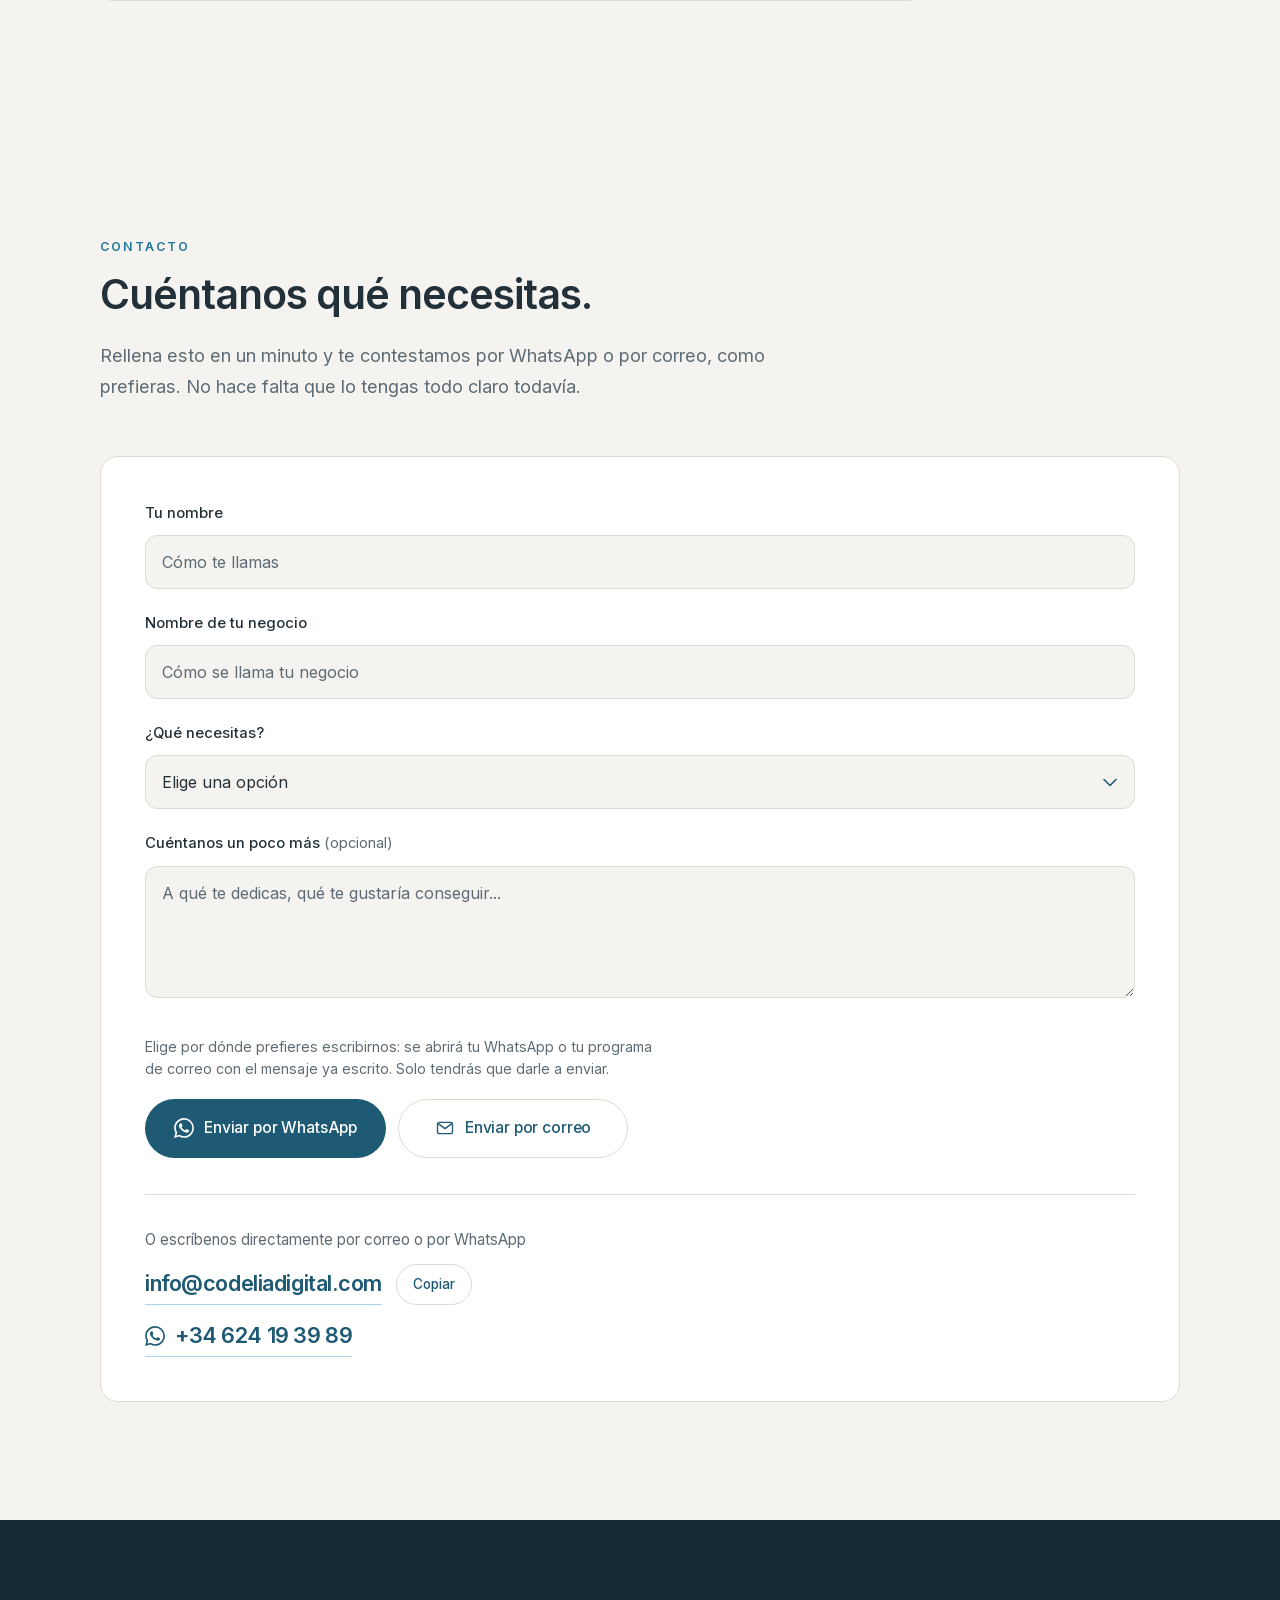
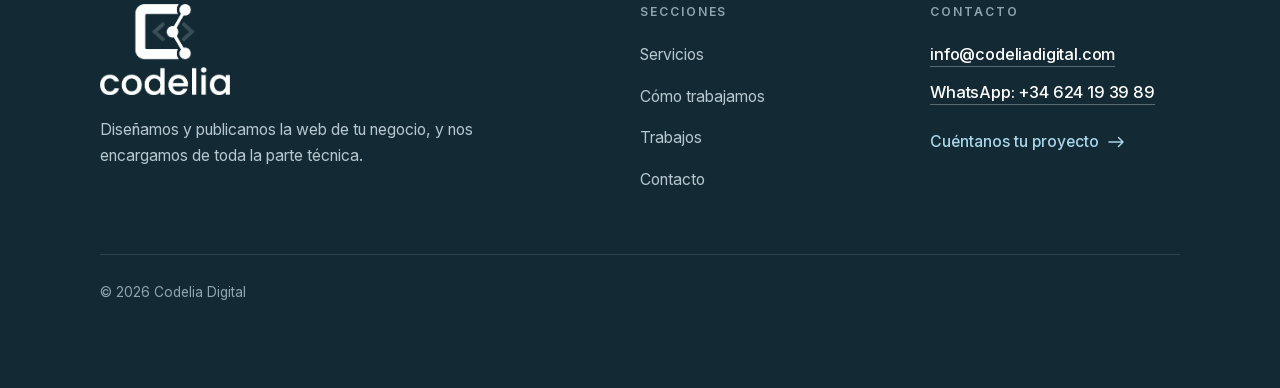
==== commit f974df92: "Portada: Codelia Digital en el antetítulo Co-Authored-By: Claude Opus 5.5 <noreply@anthropic.com>" ====
--- a/index.html
+++ b/index.html
@@ -91,9 +91,9 @@
 
     <div class="contenedor portada__interior">
       <img class="portada__logo" src="img/codelia-logo.webp" width="614" height="427"
-           alt="Codelia" loading="eager" decoding="async" fetchpriority="high">
-
-      <p class="antetitulo portada__antetitulo">Diseño web para negocios</p>
+           alt="Codelia Digital" loading="eager" decoding="async" fetchpriority="high">
+
+      <p class="antetitulo portada__antetitulo">Codelia Digital · Diseño web para negocios</p>
       <h1 class="portada__titular">Llevamos tu negocio a internet.</h1>
 
       <p class="portada__apoyo">
